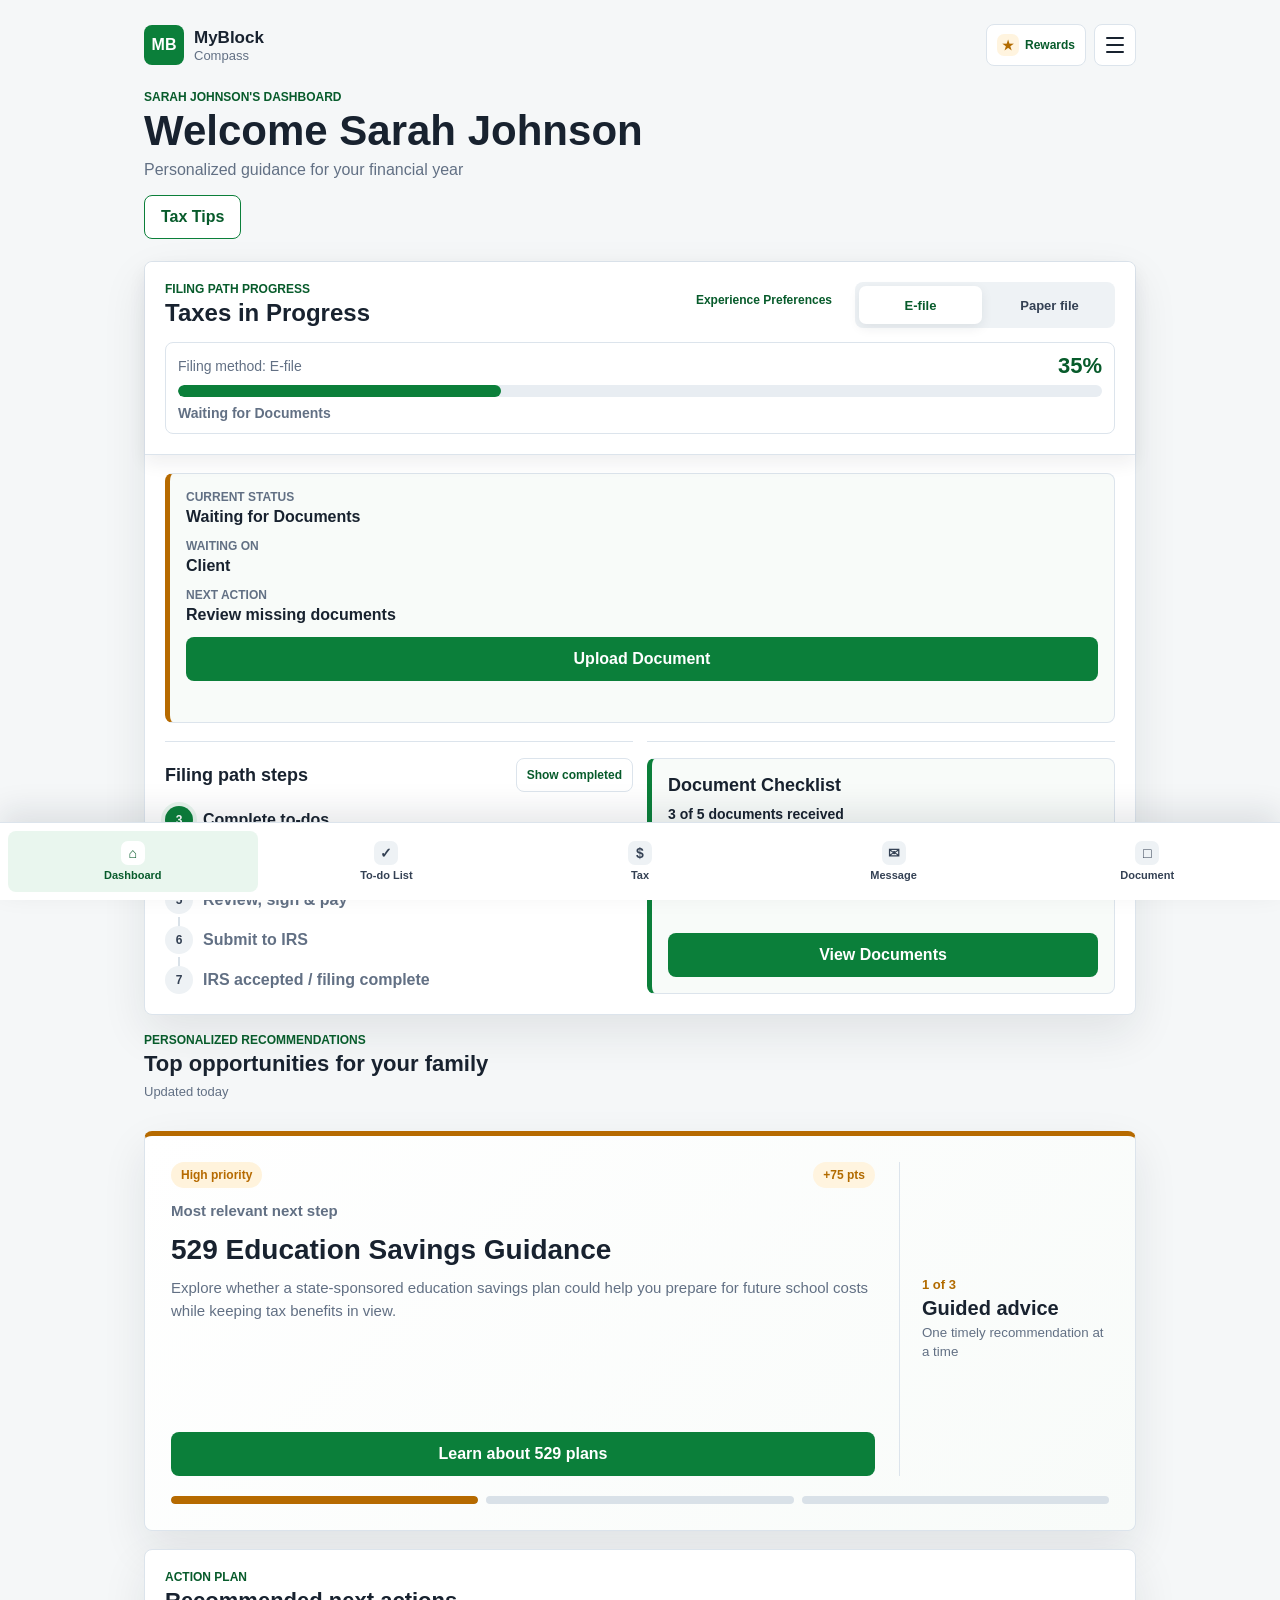
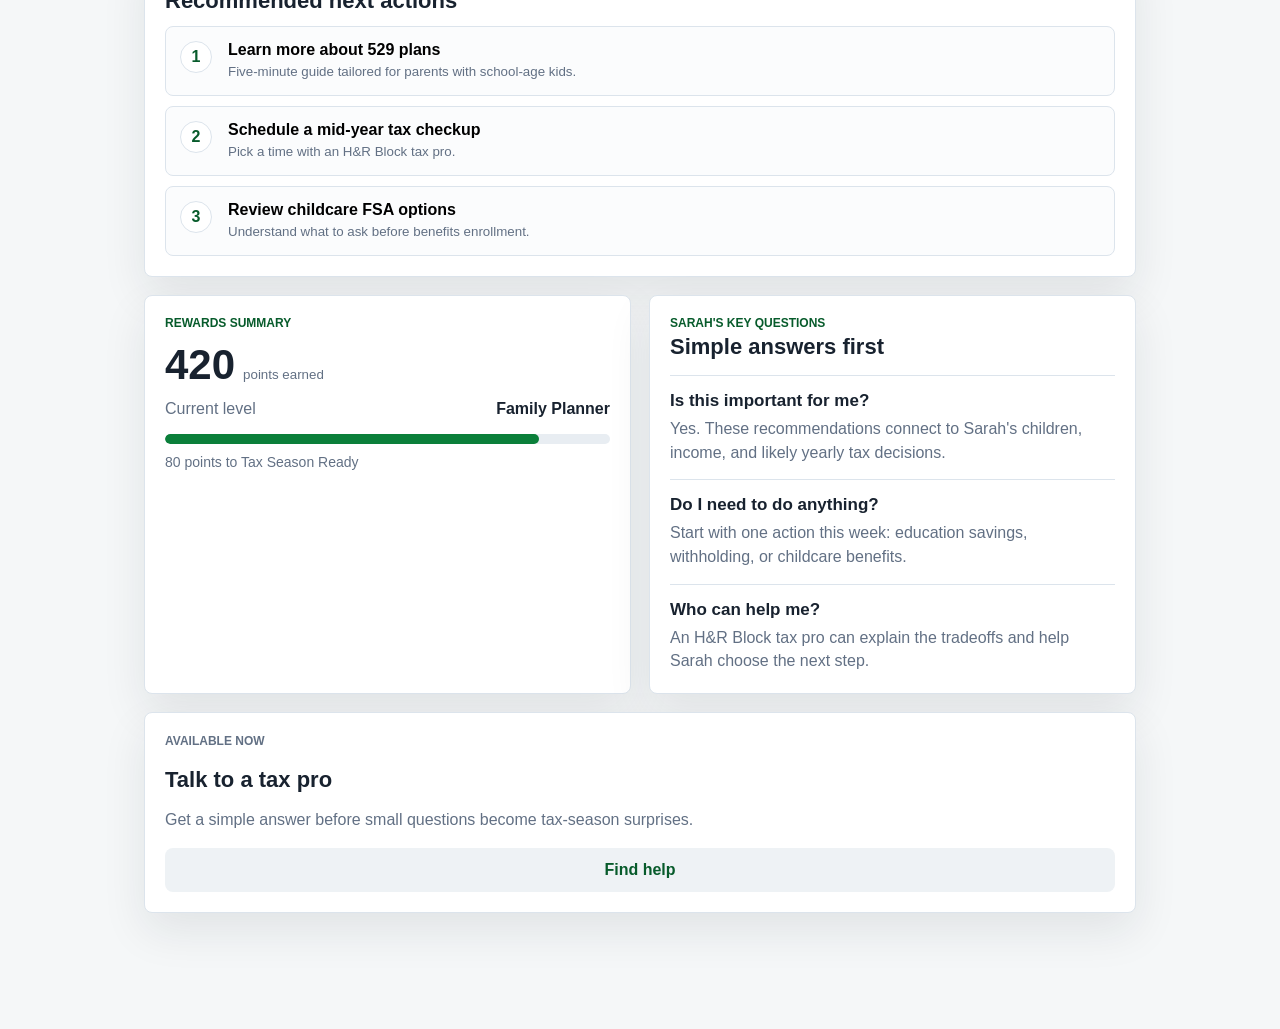
==== index.html @ 8087b822 "Save dashboard and document updates before branching" ====
<!DOCTYPE html>
<html lang="en">
<head>
  <meta charset="UTF-8">
  <meta name="viewport" content="width=device-width, initial-scale=1.0">
  <title>MyBlock Compass</title>
  <link rel="stylesheet" href="style.css?v=3">
</head>
<body>
  <div class="app-shell">
    <nav class="bottom-nav" aria-label="Primary navigation">
      <button class="nav-item active" data-section="Dashboard">
        <span class="nav-icon">⌂</span>
        <span>Dashboard</span>
      </button>
      <button class="nav-item" data-section="To-do List">
        <span class="nav-icon">✓</span>
        <span>To-do List</span>
      </button>
      <button class="nav-item" data-section="Tax">
        <span class="nav-icon">$</span>
        <span>Tax</span>
      </button>
      <button class="nav-item" data-section="Message">
        <span class="nav-icon">✉</span>
        <span>Message</span>
      </button>
      <button class="nav-item" data-section="Document">
        <span class="nav-icon">□</span>
        <span>Document</span>
      </button>
    </nav>

    <main class="dashboard">
      <header class="app-header">
        <div class="brand">
          <div class="brand-mark">MB</div>
          <div>
            <p class="brand-name">MyBlock</p>
            <p class="brand-subtitle">Compass</p>
          </div>
        </div>
        <div class="header-menu">
          <button class="rewards-shortcut" id="rewardsShortcut" type="button" aria-label="Open rewards">
            <span class="rewards-icon">★</span>
            <span>Rewards</span>
          </button>
          <button class="hamburger-button" id="hamburgerButton" type="button" aria-label="Open menu" aria-expanded="false" aria-controls="hamburgerMenu">
            <span></span>
            <span></span>
            <span></span>
          </button>
          <div class="hamburger-menu" id="hamburgerMenu" hidden>
            <button class="menu-profile menu-item active" type="button" data-menu-section="Account">
              <span class="avatar">SJ</span>
              <span class="menu-profile-copy">
                <span class="menu-profile-label">Account</span>
                <strong>Sarah Johnson</strong>
                <span>Married • 2 children • employee</span>
              </span>
            </button>
            <button class="menu-item" type="button" data-menu-section="Filing Path">Filing Path</button>
            <button class="menu-item" type="button" data-menu-section="Checklist">Checklist</button>
            <button class="menu-item" type="button" data-menu-section="Document">Document</button>
            <button class="menu-item" type="button" data-menu-section="Financial">Financial</button>
            <p class="menu-status" id="menuStatus">Account selected</p>
          </div>
        </div>
      </header>

      <div class="page-view active" id="dashboardPage" data-page="Dashboard">
      <section class="dashboard-header">
        <div>
          <p class="eyebrow" id="dashboardEyebrow">Sarah Johnson's dashboard</p>
          <h1 id="dashboardWelcome">Welcome Sarah Johnson</h1>
          <p class="subtitle">Personalized guidance for your financial year</p>
          <button class="tax-tips-shortcut" id="taxTipsShortcut" type="button" aria-controls="personalizedRecommendations">
            Tax Tips
          </button>
        </div>
      </section>

      <div class="dashboard-grid">
        <section class="primary-content" aria-labelledby="recommendations-title">
          <section class="filing-progress-card" aria-labelledby="filing-progress-title">
            <div class="filing-progress-sticky">
              <div class="filing-progress-header">
                <div class="filing-title-area">
                  <div>
                    <p class="eyebrow">Filing path progress</p>
                    <h2 id="filing-progress-title">Taxes in Progress</h2>
                  </div>
                  <button class="experience-preferences-link" id="experiencePreferencesToggle" type="button" aria-expanded="false" aria-controls="experienceSetup">Experience Preferences</button>
                </div>
                <div class="scenario-toggle" aria-label="Choose filing scenario">
                  <button class="scenario-button active" type="button" data-scenario="efile">E-file</button>
                  <button class="scenario-button" type="button" data-scenario="paper">Paper file</button>
                </div>
              </div>

              <div class="progress-summary">
                <div class="progress-topline">
                  <span id="filingMethod">Filing method: E-file</span>
                  <strong id="filingProgressPercent">35%</strong>
                </div>
                <div class="filing-progress-track" aria-label="Tax filing progress">
                  <div class="filing-progress-fill" id="filingProgressFill"></div>
                </div>
                <p id="filingCurrentStage">Waiting for Documents</p>
              </div>
            </div>

            <section class="experience-setup-card" id="experienceSetup" hidden aria-labelledby="experience-setup-title">
              <div class="experience-setup-header">
                <div>
                  <p class="eyebrow">Personalize your experience</p>
                  <h2 id="experience-setup-title">Client Experience Setup</h2>
                </div>
                <button class="panel-close-button" id="closeExperienceSetup" type="button">Close</button>
                <p class="experience-tagline">Setting your filing experience—your way.</p>
                <p class="experience-intro">Help us understand how you want to communicate, review, and plan this tax season.</p>
              </div>
              <div id="experienceSetupContent"></div>
            </section>

            <div class="current-status-card">
              <div>
                <span>Current Status</span>
                <strong id="filingCurrentStatus">Waiting for Documents</strong>
              </div>
              <div>
                <span>Waiting On</span>
                <strong id="filingWaitingOn">Client</strong>
              </div>
              <div>
                <span>Next Action</span>
                <strong id="filingNextAction">Review missing documents</strong>
              </div>
              <button class="primary-button" id="filingCta" type="button">Upload Document</button>
              <p class="filing-status-message" id="filingStatusMessage"></p>
            </div>

            <div class="filing-detail-grid">
              <section class="filing-detail-section" aria-labelledby="filing-steps-title">
                <div class="filing-section-header">
                  <h3 id="filing-steps-title">Filing path steps</h3>
                  <button class="completed-toggle" id="completedStepsToggle" type="button">Show completed</button>
                </div>
                <ol class="filing-stepper" id="filingSteps"></ol>
              </section>

              <section class="filing-detail-section" aria-labelledby="document-checklist-title">
                <div class="document-summary-card">
                  <div>
                    <h3 id="document-checklist-title">Document Checklist</h3>
                    <p id="documentReceivedSummary">3 of 5 documents received</p>
                    <p id="documentMissingSummary">2 documents missing</p>
                  </div>
                  <button class="primary-button compact-button" id="viewDocumentsCta" type="button">View Documents</button>
                </div>
              </section>
            </div>
          </section>

          <div class="section-heading" id="personalizedRecommendations">
            <div>
              <p class="eyebrow">Personalized recommendations</p>
              <h2 id="recommendations-title">Top opportunities for your family</h2>
            </div>
            <span class="freshness">Updated today</span>
          </div>

          <section class="recommendation-carousel" aria-label="Personalized recommendation carousel">
            <article class="carousel-banner" id="recommendationBanner">
              <div class="carousel-copy">
                <div class="card-topline">
                  <span class="priority-label" id="recommendationPriority">High priority</span>
                  <span class="points" id="recommendationPoints">+75 pts</span>
                </div>
                <p class="recommendation-kicker" id="recommendationKicker">Most relevant next step</p>
                <h3 id="recommendationTitle">529 Education Savings Guidance</h3>
                <p id="recommendationDescription">Explore whether a state-sponsored education savings plan could help you prepare for future school costs while keeping tax benefits in view.</p>
                <button class="primary-button" id="recommendationCta" type="button">Learn about 529 plans</button>
              </div>
              <div class="carousel-context" aria-hidden="true">
                <span id="recommendationIndex">1 of 3</span>
                <strong>Guided advice</strong>
                <small>One timely recommendation at a time</small>
              </div>
              <div class="carousel-progress" id="recommendationProgress" aria-label="Choose a recommendation"></div>
            </article>
          </section>

          <section class="action-plan" aria-labelledby="action-plan-title">
            <div class="section-heading compact">
              <div>
                <p class="eyebrow">Action plan</p>
                <h2 id="action-plan-title">Recommended next actions</h2>
              </div>
            </div>

            <div class="action-list">
              <button class="action-item reward-action" data-points="25" data-message="Action complete: Learn more about 529 plans. 25 points added.">
                <span class="action-number">1</span>
                <span>
                  <strong>Learn more about 529 plans</strong>
                  <small>Five-minute guide tailored for parents with school-age kids.</small>
                </span>
              </button>
              <button class="action-item reward-action" data-points="30" data-message="Action complete: Schedule a mid-year tax checkup. 30 points added.">
                <span class="action-number">2</span>
                <span>
                  <strong>Schedule a mid-year tax checkup</strong>
                  <small>Pick a time with an H&R Block tax pro.</small>
                </span>
              </button>
              <button class="action-item reward-action" data-points="20" data-message="Action complete: Review childcare FSA options. 20 points added.">
                <span class="action-number">3</span>
                <span>
                  <strong>Review childcare FSA options</strong>
                  <small>Understand what to ask before benefits enrollment.</small>
                </span>
              </button>
            </div>
          </section>
        </section>

        <aside class="insight-column" aria-label="Insights and rewards">
          <section class="rewards-card">
            <p class="eyebrow">Rewards summary</p>
            <div class="points-total">
              <span id="pointsEarned">420</span>
              <small>points earned</small>
            </div>
            <div class="reward-detail">
              <span>Current level</span>
              <strong>Family Planner</strong>
            </div>
            <div class="progress-track" aria-label="Progress to next milestone">
              <div id="rewardProgress" class="progress-fill"></div>
            </div>
            <p id="milestoneText" class="milestone">80 points to Tax Season Ready</p>
          </section>

          <section class="questions-card">
            <p class="eyebrow">Sarah's key questions</p>
            <h2>Simple answers first</h2>

            <div class="question-block">
              <h3>Is this important for me?</h3>
              <p>Yes. These recommendations connect to Sarah's children, income, and likely yearly tax decisions.</p>
            </div>

            <div class="question-block">
              <h3>Do I need to do anything?</h3>
              <p>Start with one action this week: education savings, withholding, or childcare benefits.</p>
            </div>

            <div class="question-block">
              <h3>Who can help me?</h3>
              <p>An H&R Block tax pro can explain the tradeoffs and help Sarah choose the next step.</p>
            </div>
          </section>

          <section class="advisor-card">
            <p class="advisor-label">Available now</p>
            <h2>Talk to a tax pro</h2>
            <p>Get a simple answer before small questions become tax-season surprises.</p>
            <button class="secondary-button">Find help</button>
          </section>
        </aside>
      </div>
      </div>

      <section class="page-view document-page" id="documentPage" data-page="Document" hidden aria-labelledby="documents-title">
        <div class="document-center-header">
          <h1 id="documents-title">Document Center</h1>
          <div class="scenario-toggle document-mode-toggle" aria-label="Choose document mode">
            <button class="scenario-button active" type="button" data-document-mode="upload" aria-pressed="true">Upload</button>
            <button class="scenario-button" type="button" data-document-mode="browse" aria-pressed="false">Browse</button>
          </div>
        </div>

        <section id="uploadDocumentsPanel" aria-labelledby="upload-documents-title">
          <div class="document-mode-heading">
            <h2 id="upload-documents-title">Required Documents</h2>
            <p class="subtitle">Upload missing tax documents and track what has been received.</p>
          </div>

          <div class="tax-year-toggle" id="taxYearToggle" aria-label="Select tax year"></div>

          <div class="required-documents-card">
            <div class="required-documents-header">
              <h2>Required Documents</h2>
              <span id="documentPageMissingSummary">2 missing</span>
            </div>
            <ul class="required-document-list" id="requiredDocumentList"></ul>
          </div>
        </section>

        <section id="browseDocumentsPanel" hidden aria-labelledby="browse-documents-title">
          <div class="document-mode-heading">
            <h2 id="browse-documents-title">Document History</h2>
            <p class="subtitle">View tax documents and records from previous years.</p>
          </div>
          <div class="document-history" id="documentHistory"></div>
        </section>
      </section>
    </main>

    <dialog class="upload-modal" id="uploadModal" aria-labelledby="upload-modal-title">
      <form method="dialog" class="upload-dialog">
        <div>
          <p class="eyebrow">Upload document</p>
          <h2 id="upload-modal-title">Upload 1095-A</h2>
          <p id="uploadModalDescription">Choose a file to mark this document as received.</p>
        </div>
        <label class="file-picker">
          <span>Choose file</span>
          <input id="documentFileInput" type="file">
        </label>
        <p class="selected-file" id="selectedFileName">No file selected</p>
        <div class="modal-actions">
          <button class="secondary-button" id="cancelUpload" type="button">Cancel</button>
          <button class="primary-button" id="confirmUpload" type="button" disabled>Upload</button>
        </div>
      </form>
    </dialog>
  </div>

  <script src="script.js"></script>
</body>
</html>
---- style.css ----
:root {
  --green: #0b7f3a;
  --green-dark: #075b2b;
  --green-soft: #e9f6ee;
  --amber: #b66a00;
  --amber-soft: #fff3dc;
  --blue: #2364aa;
  --blue-dark: #1f4f82;
  --blue-soft: #e8f1fb;
  --ink: #18222f;
  --muted: #627084;
  --line: #dce4ec;
  --panel: #ffffff;
  --background: #f5f7f8;
  --gold: #b26b00;
  --shadow: 0 18px 45px rgba(24, 34, 47, 0.09);
  --bottom-nav-height: 78px;
}

* {
  box-sizing: border-box;
}

html {
  background: var(--background);
}

body {
  margin: 0;
  min-width: 320px;
  min-height: 100vh;
  background: var(--background);
  color: var(--ink);
  font-family: Arial, Helvetica, sans-serif;
}

button {
  font: inherit;
}

h1,
h2,
h3,
p {
  overflow-wrap: anywhere;
}

.app-shell {
  min-height: 100vh;
}

.page-view[hidden] {
  display: none;
}

.dashboard {
  width: min(100%, 760px);
  margin: 0 auto;
  padding: 16px 16px calc(var(--bottom-nav-height) + 34px);
}

.app-header {
  display: flex;
  align-items: center;
  justify-content: space-between;
  gap: 12px;
  margin-bottom: 24px;
}

.brand {
  display: flex;
  align-items: center;
  gap: 10px;
  min-width: 0;
}

.brand-mark,
.avatar {
  display: inline-flex;
  align-items: center;
  justify-content: center;
  background: var(--green);
  color: #ffffff;
  font-weight: 800;
  line-height: 1;
  text-align: center;
}

.brand-mark {
  width: 40px;
  height: 40px;
  border-radius: 8px;
  flex: 0 0 40px;
}

.brand-name,
.brand-subtitle,
.eyebrow {
  margin: 0;
}

.brand-name {
  font-size: 17px;
  font-weight: 800;
}

.brand-subtitle {
  color: var(--muted);
  font-size: 13px;
}

.menu-profile .avatar {
  width: 40px;
  height: 40px;
  border-radius: 50%;
  flex: 0 0 40px;
}

.menu-profile-copy,
.menu-profile strong,
.menu-profile-copy > span {
  display: block;
  min-width: 0;
  white-space: nowrap;
  overflow: hidden;
  text-overflow: ellipsis;
}

.menu-profile strong {
  font-size: 14px;
}

.menu-profile-copy > span:last-child {
  color: var(--muted);
  font-size: 12px;
  margin-top: 3px;
}

.menu-profile-label {
  color: var(--green-dark);
  font-size: 11px;
  font-weight: 800;
  margin-bottom: 2px;
  text-transform: uppercase;
}

.header-menu {
  position: relative;
  flex: 0 0 auto;
  display: flex;
  align-items: center;
  gap: 8px;
}

.rewards-shortcut {
  min-height: 42px;
  border: 1px solid var(--line);
  border-radius: 8px;
  padding: 8px 10px;
  background: #ffffff;
  color: var(--green-dark);
  display: inline-flex;
  align-items: center;
  gap: 6px;
  cursor: pointer;
  font-size: 12px;
  font-weight: 800;
}

.rewards-shortcut:hover,
.rewards-shortcut.active {
  background: var(--green-soft);
  border-color: var(--green);
}

.rewards-icon {
  width: 22px;
  height: 22px;
  border-radius: 7px;
  background: #fff4df;
  color: var(--gold);
  display: inline-grid;
  place-items: center;
  font-size: 13px;
  line-height: 1;
}

.hamburger-button {
  width: 42px;
  height: 42px;
  border: 1px solid var(--line);
  border-radius: 8px;
  background: #ffffff;
  display: inline-flex;
  flex-direction: column;
  align-items: center;
  justify-content: center;
  gap: 5px;
  cursor: pointer;
}

.hamburger-button span {
  width: 18px;
  height: 2px;
  border-radius: 999px;
  background: var(--ink);
}

.hamburger-button:hover,
.hamburger-button[aria-expanded="true"] {
  background: var(--green-soft);
  border-color: var(--green);
}

.hamburger-menu {
  position: absolute;
  z-index: 30;
  top: calc(100% + 10px);
  right: 0;
  width: min(300px, calc(100vw - 32px));
  padding: 10px;
  background: #ffffff;
  border: 1px solid var(--line);
  border-radius: 8px;
  box-shadow: var(--shadow);
  display: grid;
  gap: 6px;
}

.hamburger-menu[hidden] {
  display: none;
}

.menu-item {
  width: 100%;
  min-height: 44px;
  border: 0;
  border-radius: 8px;
  padding: 11px 12px;
  background: transparent;
  color: var(--ink);
  cursor: pointer;
  text-align: left;
  font-weight: 800;
}

.menu-item:hover,
.menu-item.active {
  background: var(--green-soft);
  color: var(--green-dark);
}

.menu-profile {
  display: flex;
  align-items: center;
  gap: 10px;
}

.menu-status {
  margin: 4px 4px 0;
  color: var(--muted);
  font-size: 12px;
  line-height: 1.35;
}

.dashboard-header {
  margin-bottom: 22px;
}

.tax-tips-shortcut {
  min-height: 44px;
  margin-top: 14px;
  padding: 10px 16px;
  border: 1px solid var(--green);
  border-radius: 8px;
  background: #ffffff;
  color: var(--green-dark);
  cursor: pointer;
  font-weight: 800;
}

.tax-tips-shortcut:hover,
.tax-tips-shortcut:focus-visible {
  background: var(--green-soft);
}

.experience-setup-card {
  padding: 18px;
  border: 1px solid var(--line);
  border-top: 4px solid var(--green);
  border-radius: 8px;
  background: var(--panel);
  box-shadow: var(--shadow);
}

.experience-setup-card[hidden] { display: none; }
.filing-title-area { display: grid; grid-template-columns: minmax(0, 1fr) auto; gap: 10px; align-items: start; }
.experience-preferences-link,
.panel-close-button {
  min-height: 36px;
  padding: 7px 9px;
  border: 0;
  border-radius: 7px;
  background: transparent;
  color: var(--green-dark);
  cursor: pointer;
  font-size: 12px;
  font-weight: 800;
}
.experience-preferences-link:hover,
.panel-close-button:hover { background: var(--green-soft); }

.experience-setup-header { display: grid; grid-template-columns: minmax(0, 1fr) auto; gap: 5px 10px; margin-bottom: 18px; }
.experience-setup-header p,
.experience-setup-header h2 { margin: 0; }
.experience-setup-header h2 { font-size: 22px; }
.experience-tagline { grid-column: 1 / -1; color: var(--green-dark); font-weight: 800; }
.experience-intro { grid-column: 1 / -1; color: var(--muted); font-size: 14px; line-height: 1.45; }
.experience-question { display: grid; gap: 14px; }
.experience-question h3 { margin: 0; font-size: 18px; line-height: 1.3; }
.experience-question-type { margin: -8px 0 0; color: var(--muted); font-size: 12px; font-weight: 700; }
.experience-options { display: grid; gap: 8px; }
.experience-option {
  min-height: 46px;
  padding: 10px 12px;
  border: 1px solid var(--line);
  border-radius: 8px;
  background: #fff;
  color: var(--ink);
  cursor: pointer;
  text-align: left;
  font-weight: 700;
}
.experience-option:hover { border-color: var(--green); background: var(--green-soft); }
.experience-option.selected { border-color: var(--green); background: var(--green-soft); color: var(--green-dark); box-shadow: inset 4px 0 0 var(--green); }
.experience-controls { display: grid; grid-template-columns: 1fr 1fr; gap: 10px; margin-top: 2px; }
.experience-controls .primary-button,
.experience-controls .secondary-button { margin: 0; }
.experience-controls button:disabled { cursor: not-allowed; opacity: .5; }
.experience-dots { display: flex; justify-content: center; gap: 8px; margin-top: 2px; }
.experience-dot { width: 12px; height: 12px; padding: 0; border: 0; border-radius: 50%; background: #cbd5dd; cursor: pointer; }
.experience-dot.active { background: var(--green); box-shadow: 0 0 0 3px var(--green-soft); }
.experience-dot:disabled { cursor: default; opacity: .45; }
.experience-summary { display: grid; gap: 16px; }
.experience-summary h3,
.experience-summary p { margin: 0; }
.experience-summary > p { color: var(--muted); }
.preference-summary-list { display: grid; gap: 10px; margin: 0; }
.preference-summary-list div { display: grid; gap: 3px; padding-bottom: 10px; border-bottom: 1px solid var(--line); }
.preference-summary-list div:last-child { padding-bottom: 0; border-bottom: 0; }
.preference-summary-list dt { color: var(--muted); font-size: 12px; font-weight: 800; text-transform: uppercase; }
.preference-summary-list dd { margin: 0; font-weight: 700; line-height: 1.4; }
.edit-preferences { justify-self: start; width: auto; }

.eyebrow {
  color: var(--green-dark);
  font-size: 12px;
  font-weight: 800;
  letter-spacing: 0;
  text-transform: uppercase;
}

h1 {
  margin: 6px 0;
  font-size: 34px;
  line-height: 1;
}

.subtitle {
  margin: 0;
  color: var(--muted);
  font-size: 16px;
  line-height: 1.45;
}

.dashboard-grid,
.primary-content,
.insight-column {
  display: grid;
  gap: 18px;
}

.section-heading {
  display: grid;
  gap: 8px;
  margin-bottom: 14px;
}

.section-heading h2 {
  margin: 4px 0 0;
  font-size: 22px;
  line-height: 1.15;
}

.section-heading.compact {
  margin-bottom: 12px;
}

.freshness {
  color: var(--muted);
  font-size: 13px;
}

.filing-progress-card {
  padding: 20px;
  background: var(--panel);
  border: 1px solid var(--line);
  border-radius: 8px;
  box-shadow: var(--shadow);
  display: grid;
  gap: 18px;
}

.filing-progress-sticky {
  position: sticky;
  top: 8px;
  z-index: 10;
  margin: -20px -20px 0;
  padding: 20px;
  background: #ffffff;
  border-bottom: 1px solid var(--line);
  border-radius: 8px 8px 0 0;
  box-shadow: 0 8px 18px rgba(24, 34, 47, 0.07);
  display: grid;
  gap: 14px;
}

.filing-progress-header {
  display: grid;
  gap: 14px;
}

.filing-progress-header h2 {
  margin: 4px 0 0;
  font-size: 24px;
  line-height: 1.12;
}

.scenario-toggle {
  display: grid;
  grid-template-columns: repeat(2, minmax(0, 1fr));
  gap: 6px;
  padding: 4px;
  background: #eef2f5;
  border-radius: 8px;
}

.scenario-button {
  min-height: 38px;
  border: 0;
  border-radius: 7px;
  background: transparent;
  color: #344154;
  cursor: pointer;
  font-size: 13px;
  font-weight: 800;
}

.scenario-button.active {
  background: #ffffff;
  color: var(--green-dark);
  box-shadow: 0 4px 12px rgba(24, 34, 47, 0.08);
}

.progress-summary {
  padding: 12px;
  background: #ffffff;
  border: 1px solid var(--line);
  border-radius: 8px;
  display: grid;
  gap: 8px;
}

.progress-topline {
  display: flex;
  align-items: center;
  justify-content: space-between;
  gap: 12px;
}

.progress-topline span,
.progress-summary p {
  color: var(--muted);
  font-size: 14px;
}

.progress-topline strong {
  color: var(--green-dark);
  font-size: 22px;
  line-height: 1;
}

.progress-summary p {
  margin: 0;
  font-weight: 800;
}

.filing-progress-track {
  height: 12px;
  background: #e8edf2;
  border-radius: 999px;
  overflow: hidden;
}

.filing-progress-fill {
  width: 0;
  height: 100%;
  background: var(--green);
  border-radius: inherit;
  transition: width 180ms ease;
}

.current-status-card {
  padding: 16px;
  background: #f8fbf9;
  border: 1px solid var(--line);
  border-left: 5px solid var(--amber);
  border-radius: 8px;
  display: grid;
  gap: 12px;
}

.current-status-card div {
  display: grid;
  gap: 3px;
}

.current-status-card span {
  color: var(--muted);
  font-size: 12px;
  font-weight: 800;
  text-transform: uppercase;
}

.current-status-card strong {
  font-size: 16px;
  line-height: 1.25;
}

.filing-status-message {
  min-height: 17px;
  margin: -4px 0 0;
  color: var(--green-dark);
  font-size: 13px;
  font-weight: 800;
}

.filing-detail-grid,
.filing-detail-section {
  display: grid;
  gap: 14px;
}

.filing-detail-section {
  padding-top: 16px;
  border-top: 1px solid var(--line);
}

.filing-detail-section h3 {
  margin: 0;
  font-size: 18px;
}

.filing-section-header {
  display: flex;
  align-items: center;
  justify-content: space-between;
  gap: 12px;
}

.completed-toggle {
  min-height: 34px;
  border: 1px solid var(--line);
  border-radius: 8px;
  padding: 7px 10px;
  background: #ffffff;
  color: var(--green-dark);
  cursor: pointer;
  flex: 0 0 auto;
  font-size: 12px;
  font-weight: 800;
}

.completed-toggle:hover {
  background: var(--green-soft);
  border-color: var(--green);
}

.filing-stepper,
.required-document-list {
  margin: 0;
  padding: 0;
  list-style: none;
}

.filing-stepper {
  display: grid;
  gap: 12px;
}

.filing-step {
  display: grid;
  grid-template-columns: 28px minmax(0, 1fr);
  gap: 10px;
  align-items: center;
  color: var(--muted);
  font-weight: 800;
  position: relative;
}

.filing-step:not(:last-child)::after {
  content: "";
  position: absolute;
  left: 13px;
  top: 31px;
  width: 2px;
  height: 14px;
  background: #d9e1e8;
}

.step-marker {
  width: 28px;
  height: 28px;
  border-radius: 50%;
  display: inline-grid;
  place-items: center;
  background: #eef2f5;
  color: #344154;
  font-size: 12px;
  font-weight: 800;
}

.filing-step.completed,
.filing-step.current {
  color: var(--ink);
}

.filing-step.completed .step-marker,
.filing-step.current .step-marker {
  background: var(--green);
  color: #ffffff;
}

.filing-step.current .step-marker {
  box-shadow: 0 0 0 4px var(--green-soft);
}

.document-summary-card {
  min-height: 132px;
  padding: 16px;
  background: #f8fbf9;
  border: 1px solid var(--line);
  border-left: 5px solid var(--green);
  border-radius: 8px;
  display: grid;
  gap: 14px;
}

.document-summary-card h3,
.document-summary-card p {
  margin: 0;
}

.document-summary-card h3 {
  font-size: 18px;
}

.document-summary-card p {
  color: var(--muted);
  font-size: 14px;
  line-height: 1.45;
}

.document-summary-card p:first-of-type {
  margin-top: 8px;
  color: var(--ink);
  font-weight: 800;
}

.compact-button {
  min-height: 40px;
}

.required-document-list {
  display: grid;
  gap: 8px;
}

.page-title-row {
  display: grid;
  gap: 16px;
  margin-bottom: 20px;
}

.document-center-header,
.document-mode-heading {
  display: grid;
  gap: 8px;
}

.document-center-header { gap: 18px; margin-bottom: 28px; }
.document-center-header h1,
.document-mode-heading h2 { margin: 0; }
.document-mode-toggle { width: 100%; }
.document-mode-toggle .scenario-button { min-height: 50px; font-size: 15px; }
.document-mode-heading { margin-bottom: 18px; }

.tax-year-toggle {
  display: grid;
  grid-template-columns: repeat(5, minmax(0, 1fr));
  position: relative;
  padding: 4px;
  margin-bottom: 20px;
  border: 1px solid var(--line);
  border-radius: 10px;
  background: #eef2f0;
}

.tax-year-toggle button {
  min-height: 44px;
  border: 0;
  border-radius: 7px;
  background: transparent;
  color: var(--muted);
  cursor: pointer;
  font-weight: 800;
}

.tax-year-toggle .more-years-button {
  font-size: 12px;
  white-space: nowrap;
}

.more-years-menu {
  position: absolute;
  z-index: 20;
  top: calc(100% + 8px);
  right: 0;
  width: min(240px, 76vw);
  padding: 8px;
  grid-template-columns: repeat(2, minmax(0, 1fr));
  gap: 6px;
  border: 1px solid var(--line);
  border-radius: 10px;
  background: #fff;
  box-shadow: 0 12px 28px rgba(23, 43, 36, .18);
}

.more-years-menu:not([hidden]) { display: grid; }
.more-years-menu button { min-height: 46px; border: 1px solid transparent; }
.more-years-menu button:hover,
.more-years-menu button.active { border-color: var(--green); background: var(--green-soft); color: var(--green-dark); }

.tax-year-toggle button.active { background: #fff; color: var(--green-dark); box-shadow: 0 1px 4px rgba(23, 43, 36, .14); }

.document-history { display: grid; gap: 12px; }
.history-year-card { overflow: hidden; border: 1px solid var(--line); border-radius: 8px; background: var(--panel); box-shadow: var(--shadow); }
.history-year-card summary { min-height: 66px; padding: 16px; display: flex; align-items: center; justify-content: space-between; gap: 12px; cursor: pointer; list-style: none; }
.history-year-card summary::-webkit-details-marker { display: none; }
.history-year-card summary strong { font-size: 21px; }
.history-year-card summary span { color: var(--green-dark); font-size: 13px; font-weight: 800; }
.history-year-card[open] summary { border-bottom: 1px solid var(--line); }
.history-file-list { margin: 0; padding: 8px 16px; list-style: none; }
.history-file-list li { padding: 12px 0; display: grid; gap: 10px; border-bottom: 1px solid var(--line); }
.history-file-list li:last-child { border-bottom: 0; }
.history-file-list li > span { font-weight: 700; }
.history-file-list li > div { display: flex; gap: 8px; }
.file-action { min-height: 36px; padding: 7px 12px; border: 1px solid var(--green); border-radius: 8px; background: #fff; color: var(--green-dark); cursor: pointer; font-weight: 800; }
.file-action:hover { background: var(--green-soft); }

.page-title-row h1 {
  margin: 6px 0;
}

.document-count-card,
.required-documents-card {
  background: var(--panel);
  border: 1px solid var(--line);
  border-radius: 8px;
  box-shadow: var(--shadow);
}

.document-count-card {
  padding: 16px;
  display: grid;
  gap: 3px;
}

.document-count-card strong {
  color: var(--green-dark);
  font-size: 28px;
  line-height: 1;
}

.document-count-card span {
  color: var(--muted);
  font-size: 13px;
  font-weight: 800;
  text-transform: uppercase;
}

.required-documents-card {
  padding: 20px;
  display: grid;
  gap: 16px;
}

.required-documents-header {
  display: flex;
  align-items: center;
  justify-content: space-between;
  gap: 12px;
}

.required-documents-header h2 {
  margin: 0;
  font-size: 22px;
}

.required-documents-header span {
  color: var(--amber);
  font-size: 13px;
  font-weight: 800;
  white-space: nowrap;
}

.required-document-item {
  min-height: 56px;
  border: 1px solid var(--line);
  border-radius: 8px;
  padding: 12px;
  display: grid;
  grid-template-columns: minmax(0, 1fr) auto;
  gap: 10px;
  align-items: center;
}

.required-document-item strong {
  min-width: 0;
}

.document-status {
  justify-self: end;
  border-radius: 999px;
  padding: 5px 9px;
  font-size: 12px;
  font-weight: 800;
  white-space: nowrap;
}

.required-document-item.received .document-status {
  background: var(--green-soft);
  color: var(--green-dark);
}

.required-document-item.missing .document-status {
  background: var(--amber-soft);
  color: var(--amber);
}

.upload-button {
  grid-column: 1 / -1;
  min-height: 38px;
  border: 1px solid var(--green);
  border-radius: 8px;
  padding: 8px 12px;
  background: #ffffff;
  color: var(--green-dark);
  cursor: pointer;
  font-weight: 800;
}

.upload-button:hover {
  background: var(--green-soft);
}

.recommendation-carousel {
  width: 100%;
  min-width: 0;
  --recommendation-status: var(--green);
  --recommendation-status-text: var(--green-dark);
  --recommendation-status-soft: var(--green-soft);
}

.carousel-banner {
  height: 430px;
  padding: 22px;
  background: linear-gradient(135deg, #ffffff 0%, #f8fbf9 100%);
  border: 1px solid var(--line);
  border-top: 5px solid var(--recommendation-status);
  border-radius: 8px;
  box-shadow: var(--shadow);
  display: grid;
  grid-template-rows: minmax(0, 1fr) auto auto;
  gap: 16px;
  overflow: hidden;
}

.carousel-copy {
  min-height: 0;
  display: flex;
  flex-direction: column;
  gap: 12px;
  justify-content: center;
}

.card-topline {
  display: flex;
  align-items: center;
  justify-content: space-between;
  gap: 10px;
}

.priority-label,
.points {
  border-radius: 999px;
  padding: 6px 10px;
  font-size: 12px;
  font-weight: 800;
}

.priority-label {
  background: var(--recommendation-status-soft);
  color: var(--recommendation-status-text);
}

.points {
  background: #fff4df;
  color: var(--gold);
  white-space: nowrap;
}

.recommendation-kicker {
  margin: 0;
  color: var(--green-dark);
  font-size: 13px;
  font-weight: 800;
}

.carousel-banner h3 {
  margin: 0;
  font-size: 28px;
  line-height: 1.08;
}

.carousel-banner p {
  margin: 0;
  color: var(--muted);
  font-size: 15px;
  line-height: 1.5;
}

.carousel-context {
  border-top: 1px solid var(--line);
  padding-top: 14px;
  display: grid;
  gap: 5px;
}

.carousel-context span {
  color: var(--gold);
  font-weight: 800;
  font-size: 13px;
}

.carousel-context strong {
  font-size: 20px;
  line-height: 1.1;
}

.carousel-context small {
  color: var(--muted);
  line-height: 1.4;
}

.carousel-progress {
  display: grid;
  grid-template-columns: repeat(var(--segment-count, 3), minmax(0, 1fr));
  gap: 8px;
  align-items: center;
}

.carousel-segment {
  height: 8px;
  border: 0;
  border-radius: 999px;
  background: #d9e1e8;
  cursor: pointer;
  padding: 0;
  overflow: hidden;
  position: relative;
}

.carousel-segment::before {
  content: "";
  position: absolute;
  inset: 0;
  width: 0;
  background: var(--recommendation-status);
  border-radius: inherit;
}

.carousel-segment.seen::before {
  width: 100%;
}

.carousel-segment.active::before {
  animation: segmentProgress var(--rotation-duration, 10s) linear forwards;
  animation-play-state: running;
}

.recommendation-carousel.paused .carousel-segment.active::before,
.recommendation-carousel:hover .carousel-segment.active::before {
  animation-play-state: paused;
}

@keyframes segmentProgress {
  from {
    width: var(--segment-start, 0%);
  }

  to {
    width: 100%;
  }
}

.advisor-card,
.action-plan,
.rewards-card,
.questions-card {
  background: var(--panel);
  border: 1px solid var(--line);
  border-radius: 8px;
  box-shadow: var(--shadow);
}

.action-plan,
.rewards-card,
.questions-card,
.advisor-card {
  padding: 20px;
}

.primary-button,
.secondary-button {
  border: 0;
  border-radius: 8px;
  min-height: 44px;
  padding: 11px 14px;
  cursor: pointer;
  font-weight: 800;
}

.primary-button {
  margin-top: auto;
  width: 100%;
  background: var(--green);
  color: #ffffff;
}

.primary-button:hover,
.secondary-button:hover {
  filter: brightness(0.94);
}

.primary-button.completed {
  background: var(--green-dark);
}

.secondary-button {
  width: 100%;
  background: #eef2f5;
  color: var(--green-dark);
}

.upload-modal {
  width: min(420px, calc(100vw - 32px));
  border: 1px solid var(--line);
  border-radius: 8px;
  padding: 0;
  box-shadow: var(--shadow);
}

.upload-modal::backdrop {
  background: rgba(24, 34, 47, 0.38);
}

.upload-dialog {
  padding: 20px;
  display: grid;
  gap: 16px;
}

.upload-dialog h2,
.upload-dialog p {
  margin: 0;
}

.upload-dialog h2 {
  margin-top: 4px;
  font-size: 22px;
}

.upload-dialog p {
  color: var(--muted);
  line-height: 1.45;
}

.file-picker {
  min-height: 92px;
  border: 1px dashed var(--green);
  border-radius: 8px;
  background: var(--green-soft);
  color: var(--green-dark);
  cursor: pointer;
  display: grid;
  place-items: center;
  font-weight: 800;
}

.file-picker input {
  position: absolute;
  inline-size: 1px;
  block-size: 1px;
  opacity: 0;
  pointer-events: none;
}

.selected-file {
  min-height: 20px;
  font-size: 13px;
  font-weight: 800;
}

.modal-actions {
  display: grid;
  grid-template-columns: repeat(2, minmax(0, 1fr));
  gap: 10px;
}

.modal-actions .primary-button,
.modal-actions .secondary-button {
  margin: 0;
}

.primary-button:disabled {
  cursor: not-allowed;
  opacity: 0.55;
}

.action-list {
  display: grid;
  gap: 10px;
}

.action-item {
  border: 1px solid var(--line);
  border-radius: 8px;
  background: #fbfcfd;
  padding: 14px;
  display: grid;
  grid-template-columns: 36px minmax(0, 1fr);
  gap: 12px;
  text-align: left;
  cursor: pointer;
}

.action-item:hover,
.action-item.completed {
  border-color: var(--green);
  background: var(--green-soft);
}

.action-item small {
  display: block;
  color: var(--muted);
  margin-top: 4px;
  line-height: 1.35;
}

.action-number {
  width: 32px;
  height: 32px;
  border-radius: 50%;
  display: inline-grid;
  place-items: center;
  background: #ffffff;
  border: 1px solid var(--line);
  color: var(--green-dark);
  font-weight: 800;
}

.points-total {
  display: flex;
  align-items: baseline;
  gap: 8px;
  margin: 14px 0;
}

.points-total span {
  font-size: 42px;
  font-weight: 800;
  line-height: 1;
}

.points-total small,
.milestone,
.reward-detail span {
  color: var(--muted);
}

.reward-detail {
  display: flex;
  align-items: center;
  justify-content: space-between;
  gap: 12px;
}

.progress-track {
  height: 10px;
  background: #e8edf2;
  border-radius: 999px;
  overflow: hidden;
  margin: 16px 0 10px;
}

.progress-fill {
  width: 84%;
  height: 100%;
  background: var(--green);
  border-radius: inherit;
  transition: width 180ms ease;
}

.milestone {
  margin: 0;
  font-size: 14px;
}

.questions-card h2,
.advisor-card h2 {
  margin: 4px 0 16px;
  font-size: 22px;
  line-height: 1.15;
}

.question-block {
  border-top: 1px solid var(--line);
  padding-top: 15px;
  margin-top: 15px;
}

.question-block h3 {
  margin: 0 0 6px;
  font-size: 17px;
}

.question-block p,
.advisor-card p {
  margin: 0;
  color: var(--muted);
  line-height: 1.48;
}

.advisor-label {
  margin: 0 0 8px;
  color: var(--green-dark);
  font-size: 12px;
  font-weight: 800;
  text-transform: uppercase;
}

.advisor-card p {
  margin-bottom: 16px;
}

.bottom-nav {
  position: fixed;
  z-index: 20;
  right: 0;
  bottom: 0;
  left: 0;
  min-height: var(--bottom-nav-height);
  padding: 8px 8px calc(8px + env(safe-area-inset-bottom));
  background: #ffffff;
  border-top: 1px solid var(--line);
  box-shadow: 0 -12px 30px rgba(24, 34, 47, 0.1);
  display: grid;
  grid-template-columns: repeat(5, minmax(0, 1fr));
  gap: 4px;
}

.nav-item {
  min-width: 0;
  min-height: 58px;
  border: 0;
  border-radius: 8px;
  padding: 6px 4px;
  background: transparent;
  color: #344154;
  display: flex;
  flex-direction: column;
  align-items: center;
  justify-content: center;
  gap: 4px;
  cursor: pointer;
  text-align: center;
  font-size: 11px;
  font-weight: 800;
  line-height: 1.1;
}

.nav-item:hover,
.nav-item.active {
  background: var(--green-soft);
  color: var(--green-dark);
}

.nav-icon {
  width: 24px;
  height: 24px;
  border-radius: 7px;
  display: inline-grid;
  place-items: center;
  background: #eef2f5;
  color: inherit;
  flex: 0 0 auto;
  font-size: 14px;
}

.nav-item.active .nav-icon {
  background: #ffffff;
}

@media (max-width: 380px) {
  .dashboard {
    padding-right: 12px;
    padding-left: 12px;
  }

  .brand-subtitle {
    display: none;
  }

  .carousel-banner {
    height: 440px;
    padding: 18px;
  }

  .carousel-banner h3 {
    font-size: 25px;
  }

  .nav-item {
    font-size: 10px;
  }
}

@media (min-width: 720px) {
  .dashboard {
    width: min(100%, 1040px);
    padding: 24px 24px calc(var(--bottom-nav-height) + 38px);
  }

  h1 {
    font-size: 42px;
  }

  .dashboard-grid {
    grid-template-columns: minmax(0, 1fr);
  }

  .carousel-banner {
    height: 400px;
    grid-template-columns: minmax(0, 1fr) 210px;
    grid-template-rows: minmax(0, 1fr) auto;
    gap: 20px 24px;
    padding: 26px;
  }

  .carousel-context {
    border-top: 0;
    border-left: 1px solid var(--line);
    padding-top: 0;
    padding-left: 22px;
    align-content: center;
  }

  .carousel-progress {
    grid-column: 1 / -1;
  }

  .filing-progress-header {
    grid-template-columns: minmax(0, 1fr) 260px;
    align-items: start;
  }

  .filing-detail-grid {
    grid-template-columns: repeat(2, minmax(0, 1fr));
  }

  .page-title-row {
    grid-template-columns: minmax(0, 1fr) 180px;
    align-items: end;
  }

  .document-center-header { grid-template-columns: minmax(0, 1fr) 320px; align-items: center; }
  .tax-year-toggle { max-width: 480px; }
  .history-file-list li { grid-template-columns: minmax(0, 1fr) auto; align-items: center; }

  .required-document-item {
    grid-template-columns: minmax(0, 1fr) 110px 96px;
  }

  .upload-button {
    grid-column: auto;
  }

  .insight-column {
    grid-template-columns: repeat(2, minmax(0, 1fr));
  }

  .advisor-card {
    grid-column: 1 / -1;
  }
}
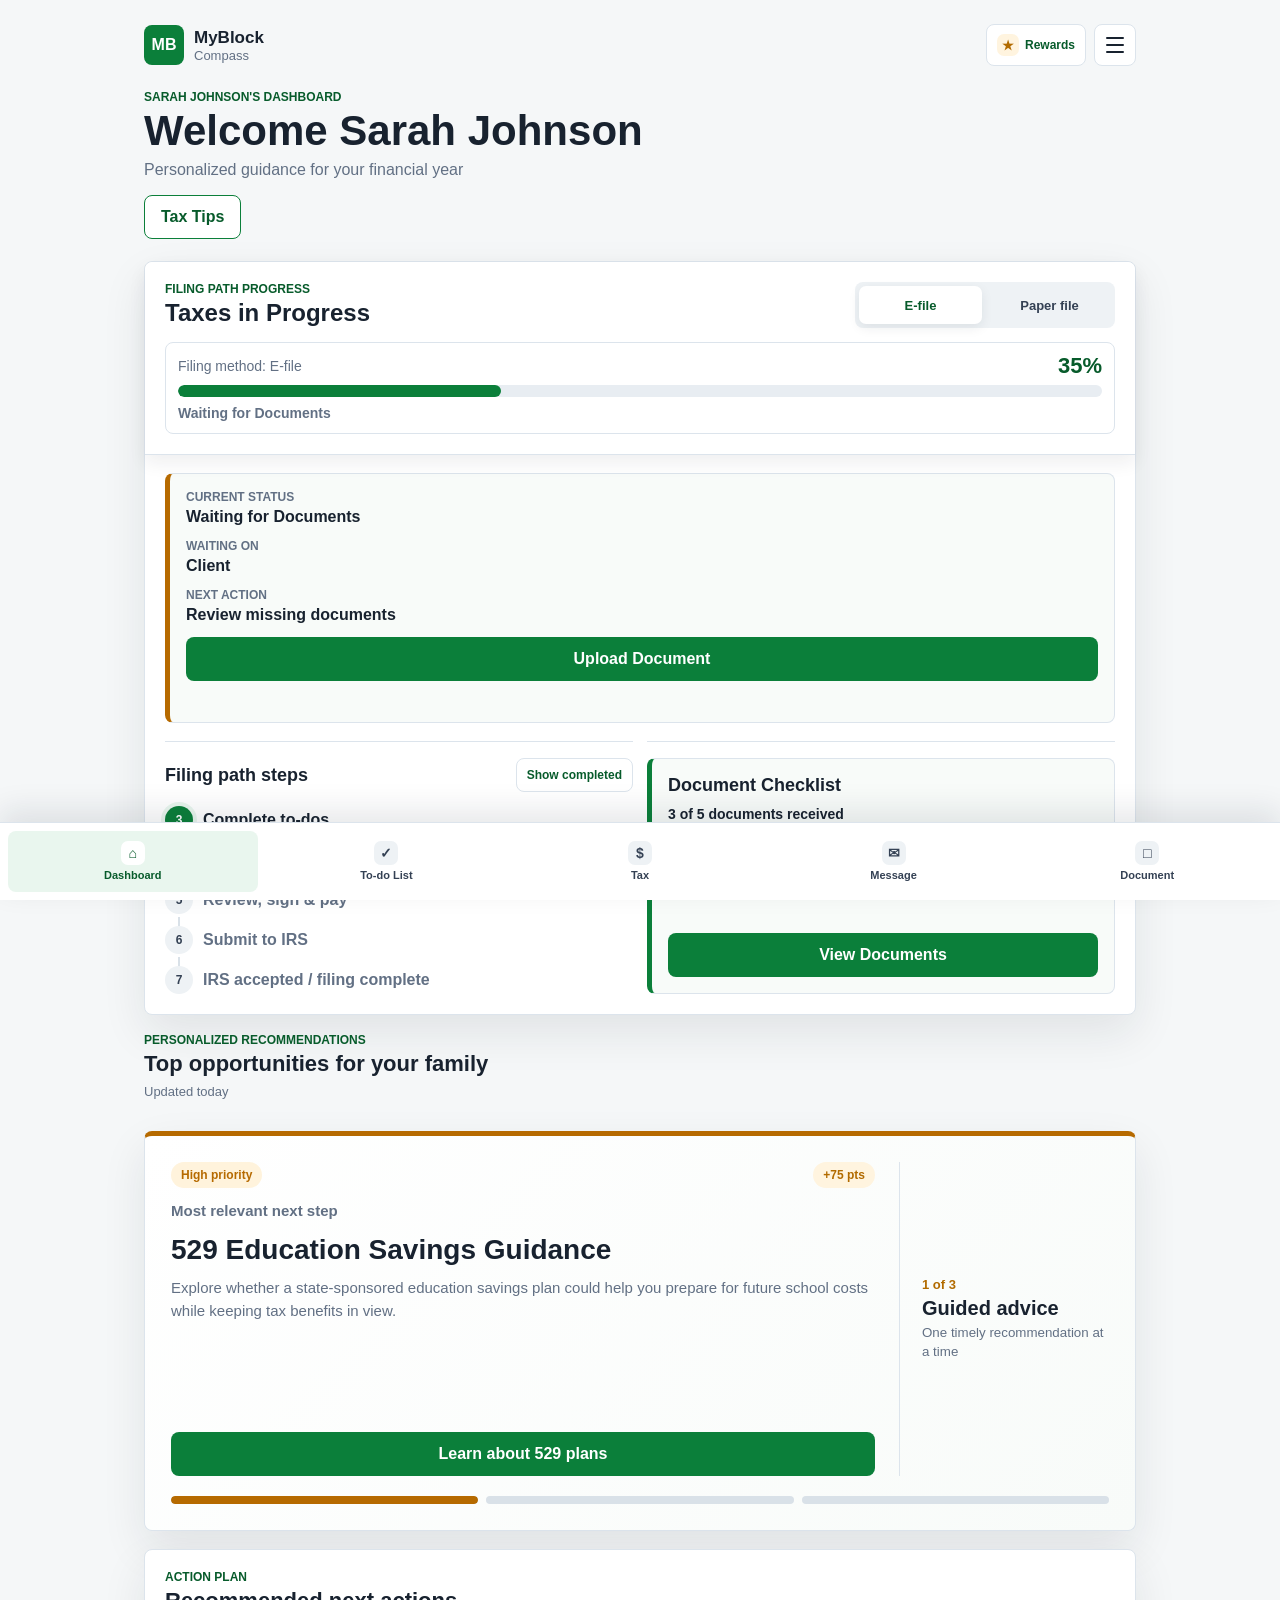
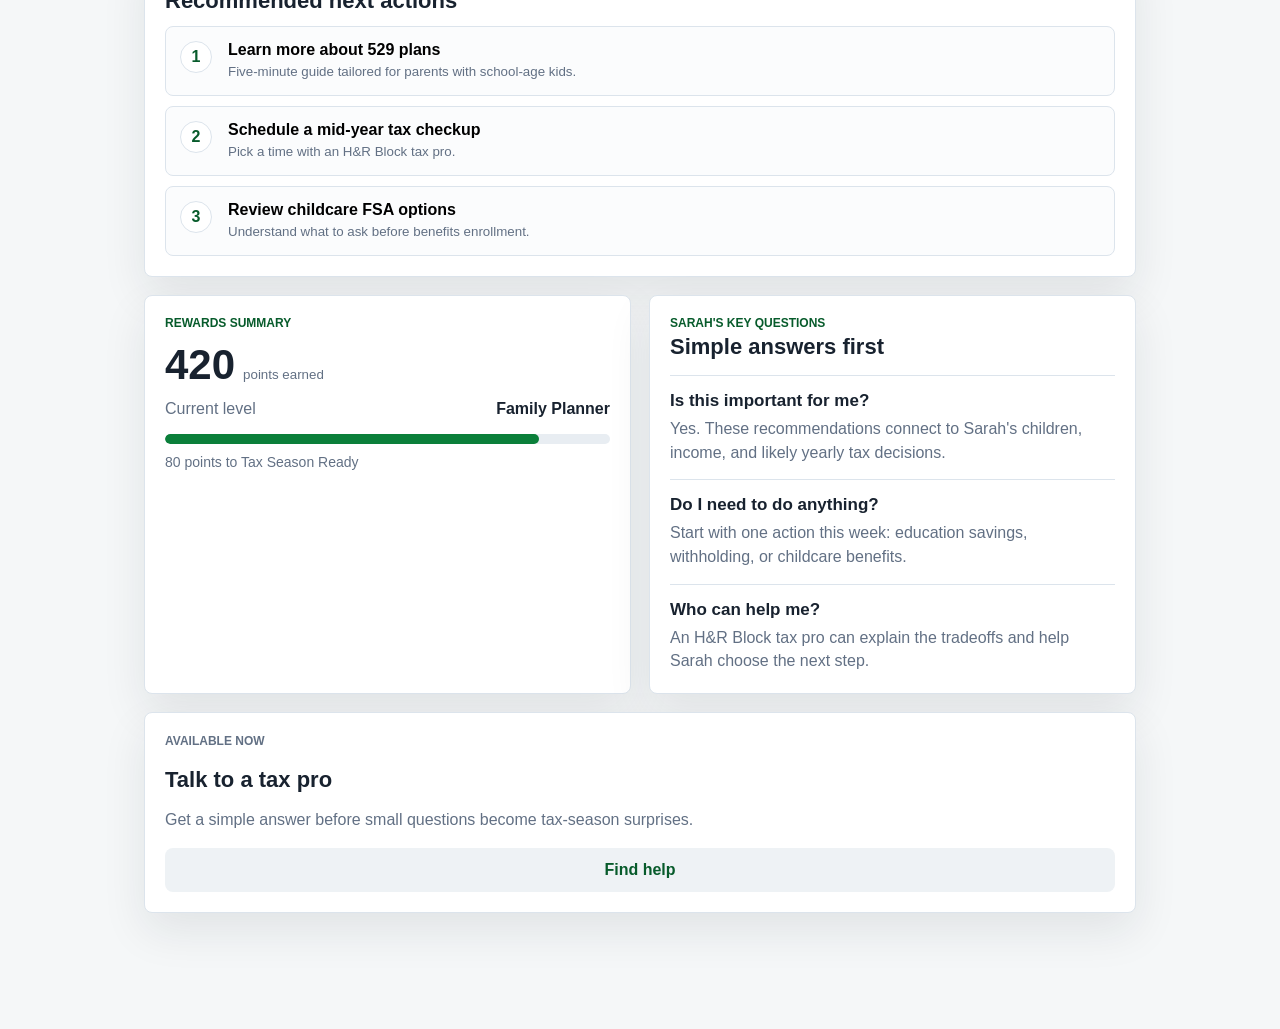
==== commit 5229051d: "Refine checklist and todo flow" ====
--- a/index.html
+++ b/index.html
@@ -85,12 +85,9 @@
           <section class="filing-progress-card" aria-labelledby="filing-progress-title">
             <div class="filing-progress-sticky">
               <div class="filing-progress-header">
-                <div class="filing-title-area">
-                  <div>
-                    <p class="eyebrow">Filing path progress</p>
-                    <h2 id="filing-progress-title">Taxes in Progress</h2>
-                  </div>
-                  <button class="experience-preferences-link" id="experiencePreferencesToggle" type="button" aria-expanded="false" aria-controls="experienceSetup">Experience Preferences</button>
+                <div>
+                  <p class="eyebrow">Filing path progress</p>
+                  <h2 id="filing-progress-title">Taxes in Progress</h2>
                 </div>
                 <div class="scenario-toggle" aria-label="Choose filing scenario">
                   <button class="scenario-button active" type="button" data-scenario="efile">E-file</button>
@@ -109,19 +106,6 @@
                 <p id="filingCurrentStage">Waiting for Documents</p>
               </div>
             </div>
-
-            <section class="experience-setup-card" id="experienceSetup" hidden aria-labelledby="experience-setup-title">
-              <div class="experience-setup-header">
-                <div>
-                  <p class="eyebrow">Personalize your experience</p>
-                  <h2 id="experience-setup-title">Client Experience Setup</h2>
-                </div>
-                <button class="panel-close-button" id="closeExperienceSetup" type="button">Close</button>
-                <p class="experience-tagline">Setting your filing experience—your way.</p>
-                <p class="experience-intro">Help us understand how you want to communicate, review, and plan this tax season.</p>
-              </div>
-              <div id="experienceSetupContent"></div>
-            </section>
 
             <div class="current-status-card">
               <div>
@@ -272,6 +256,28 @@
       </div>
       </div>
 
+      <section class="page-view todo-page" id="todoPage" data-page="To-do List" hidden aria-labelledby="todo-title">
+        <div class="page-title-row">
+          <div>
+            <p class="eyebrow">Task tracker</p>
+            <h1 id="todo-title">To-do List</h1>
+            <p class="subtitle"></p>
+          </div>
+          <div class="document-count-card">
+            <strong id="todoProgressSummary">0 of 0</strong>
+            <span>completed</span>
+          </div>
+        </div>
+
+        <div class="required-documents-card">
+          <div class="required-documents-header">
+            <h2></h2>
+            <span id="todoRemainingSummary">0 remaining</span>
+          </div>
+          <ul class="checklist-selection-list" id="todoListItems"></ul>
+        </div>
+      </section>
+
       <section class="page-view document-page" id="documentPage" data-page="Document" hidden aria-labelledby="documents-title">
         <div class="document-center-header">
           <h1 id="documents-title">Document Center</h1>
@@ -326,6 +332,20 @@
         </div>
       </form>
     </dialog>
+
+    <dialog class="upload-modal task-confirmation-modal" id="taskConfirmationModal" aria-labelledby="task-confirmation-title">
+      <div class="upload-dialog task-confirmation-dialog">
+        <div>
+          <p class="eyebrow">Confirm completion</p>
+          <h2 id="task-confirmation-title">Have you sent this item to your tax pro?</h2>
+          <p id="taskConfirmationDescription"></p>
+        </div>
+        <div class="modal-actions">
+          <button class="secondary-button" id="cancelTaskCompletionButton" type="button">No</button>
+          <button class="primary-button" id="confirmTaskCompletionButton" type="button">Yes</button>
+        </div>
+      </div>
+    </dialog>
   </div>
 
   <script src="script.js"></script>
--- a/style.css
+++ b/style.css
@@ -284,74 +284,6 @@
   background: var(--green-soft);
 }
 
-.experience-setup-card {
-  padding: 18px;
-  border: 1px solid var(--line);
-  border-top: 4px solid var(--green);
-  border-radius: 8px;
-  background: var(--panel);
-  box-shadow: var(--shadow);
-}
-
-.experience-setup-card[hidden] { display: none; }
-.filing-title-area { display: grid; grid-template-columns: minmax(0, 1fr) auto; gap: 10px; align-items: start; }
-.experience-preferences-link,
-.panel-close-button {
-  min-height: 36px;
-  padding: 7px 9px;
-  border: 0;
-  border-radius: 7px;
-  background: transparent;
-  color: var(--green-dark);
-  cursor: pointer;
-  font-size: 12px;
-  font-weight: 800;
-}
-.experience-preferences-link:hover,
-.panel-close-button:hover { background: var(--green-soft); }
-
-.experience-setup-header { display: grid; grid-template-columns: minmax(0, 1fr) auto; gap: 5px 10px; margin-bottom: 18px; }
-.experience-setup-header p,
-.experience-setup-header h2 { margin: 0; }
-.experience-setup-header h2 { font-size: 22px; }
-.experience-tagline { grid-column: 1 / -1; color: var(--green-dark); font-weight: 800; }
-.experience-intro { grid-column: 1 / -1; color: var(--muted); font-size: 14px; line-height: 1.45; }
-.experience-question { display: grid; gap: 14px; }
-.experience-question h3 { margin: 0; font-size: 18px; line-height: 1.3; }
-.experience-question-type { margin: -8px 0 0; color: var(--muted); font-size: 12px; font-weight: 700; }
-.experience-options { display: grid; gap: 8px; }
-.experience-option {
-  min-height: 46px;
-  padding: 10px 12px;
-  border: 1px solid var(--line);
-  border-radius: 8px;
-  background: #fff;
-  color: var(--ink);
-  cursor: pointer;
-  text-align: left;
-  font-weight: 700;
-}
-.experience-option:hover { border-color: var(--green); background: var(--green-soft); }
-.experience-option.selected { border-color: var(--green); background: var(--green-soft); color: var(--green-dark); box-shadow: inset 4px 0 0 var(--green); }
-.experience-controls { display: grid; grid-template-columns: 1fr 1fr; gap: 10px; margin-top: 2px; }
-.experience-controls .primary-button,
-.experience-controls .secondary-button { margin: 0; }
-.experience-controls button:disabled { cursor: not-allowed; opacity: .5; }
-.experience-dots { display: flex; justify-content: center; gap: 8px; margin-top: 2px; }
-.experience-dot { width: 12px; height: 12px; padding: 0; border: 0; border-radius: 50%; background: #cbd5dd; cursor: pointer; }
-.experience-dot.active { background: var(--green); box-shadow: 0 0 0 3px var(--green-soft); }
-.experience-dot:disabled { cursor: default; opacity: .45; }
-.experience-summary { display: grid; gap: 16px; }
-.experience-summary h3,
-.experience-summary p { margin: 0; }
-.experience-summary > p { color: var(--muted); }
-.preference-summary-list { display: grid; gap: 10px; margin: 0; }
-.preference-summary-list div { display: grid; gap: 3px; padding-bottom: 10px; border-bottom: 1px solid var(--line); }
-.preference-summary-list div:last-child { padding-bottom: 0; border-bottom: 0; }
-.preference-summary-list dt { color: var(--muted); font-size: 12px; font-weight: 800; text-transform: uppercase; }
-.preference-summary-list dd { margin: 0; font-weight: 700; line-height: 1.4; }
-.edit-preferences { justify-self: start; width: auto; }
-
 .eyebrow {
   color: var(--green-dark);
   font-size: 12px;
@@ -805,6 +737,142 @@
   gap: 16px;
 }
 
+.checklist-dashboard {
+  padding-bottom: calc(var(--bottom-nav-height) + 34px);
+}
+
+.checklist-page,
+.checklist-form,
+.checklist-selection-list {
+  display: grid;
+  gap: 16px;
+}
+
+.checklist-selection-list {
+  margin: 0;
+  padding: 0;
+  list-style: none;
+}
+
+.checklist-flow-card {
+  overflow: hidden;
+}
+
+.checklist-helper {
+  margin: 0;
+  color: var(--muted);
+  font-size: 14px;
+  line-height: 1.5;
+}
+
+.checklist-helper:empty,
+.subtitle:empty,
+.required-documents-header h2:empty,
+.required-documents-header span:empty {
+  display: none;
+}
+
+.checklist-count-card strong {
+  white-space: nowrap;
+}
+
+.checklist-choice-item,
+.task-checklist-item,
+.checklist-empty-state {
+  border: 1px solid var(--line);
+  border-radius: 8px;
+  background: #fbfcfd;
+}
+
+.checklist-choice-label,
+.task-checklist-item {
+  display: grid;
+  grid-template-columns: 24px minmax(0, 1fr);
+  gap: 12px;
+  align-items: start;
+  padding: 14px;
+}
+
+.checklist-choice-label {
+  cursor: pointer;
+}
+
+.checklist-checkbox {
+  width: 20px;
+  height: 20px;
+  margin: 2px 0 0;
+  accent-color: var(--green);
+}
+
+.checklist-choice-copy,
+.task-checklist-copy {
+  display: grid;
+  gap: 6px;
+}
+
+.checklist-choice-copy strong,
+.task-checklist-copy strong {
+  font-size: 16px;
+  line-height: 1.35;
+}
+
+.checklist-choice-copy span {
+  color: var(--muted);
+  font-size: 14px;
+  line-height: 1.45;
+}
+
+.task-context {
+  color: var(--muted);
+  font-size: 14px;
+  line-height: 1.45;
+}
+
+.task-link,
+.checklist-back-link {
+  color: var(--green-dark);
+  font-weight: 800;
+  text-decoration: underline;
+  text-underline-offset: 3px;
+}
+
+.task-link:hover,
+.checklist-back-link:hover {
+  color: var(--green);
+}
+
+.checklist-home-link {
+  color: #39475d;
+  display: inline-flex;
+  align-items: center;
+  justify-content: center;
+  text-decoration: underline;
+  text-underline-offset: 3px;
+  font-weight: 800;
+  font-size: 14px;
+  line-height: 1.1;
+}
+
+.checklist-home-link:hover {
+  color: var(--green-dark);
+}
+
+.checklist-actions {
+  display: grid;
+  gap: 10px;
+}
+
+.checklist-actions .primary-button,
+.checklist-actions .secondary-button {
+  margin: 0;
+}
+
+.checklist-empty-state {
+  padding: 18px;
+  color: var(--muted);
+  line-height: 1.5;
+}
+
 .required-documents-header {
   display: flex;
   align-items: center;
@@ -1089,6 +1157,23 @@
   padding: 20px;
   display: grid;
   gap: 16px;
+}
+
+.task-confirmation-modal {
+  width: min(460px, calc(100vw - 32px));
+}
+
+.task-confirmation-dialog {
+  gap: 20px;
+}
+
+.task-confirmation-dialog h2 {
+  font-size: 24px;
+  line-height: 1.15;
+}
+
+.task-confirmation-dialog p {
+  color: var(--muted);
 }
 
 .upload-dialog h2,
@@ -1404,6 +1489,20 @@
     align-items: end;
   }
 
+  .checklist-actions {
+    grid-template-columns: 180px minmax(0, 1fr);
+    justify-content: end;
+  }
+
+  .checklist-actions .primary-button {
+    max-width: 240px;
+    justify-self: end;
+  }
+
+  .task-checklist-item {
+    grid-template-columns: 24px minmax(0, 1fr);
+  }
+
   .document-center-header { grid-template-columns: minmax(0, 1fr) 320px; align-items: center; }
   .tax-year-toggle { max-width: 480px; }
   .history-file-list li { grid-template-columns: minmax(0, 1fr) auto; align-items: center; }
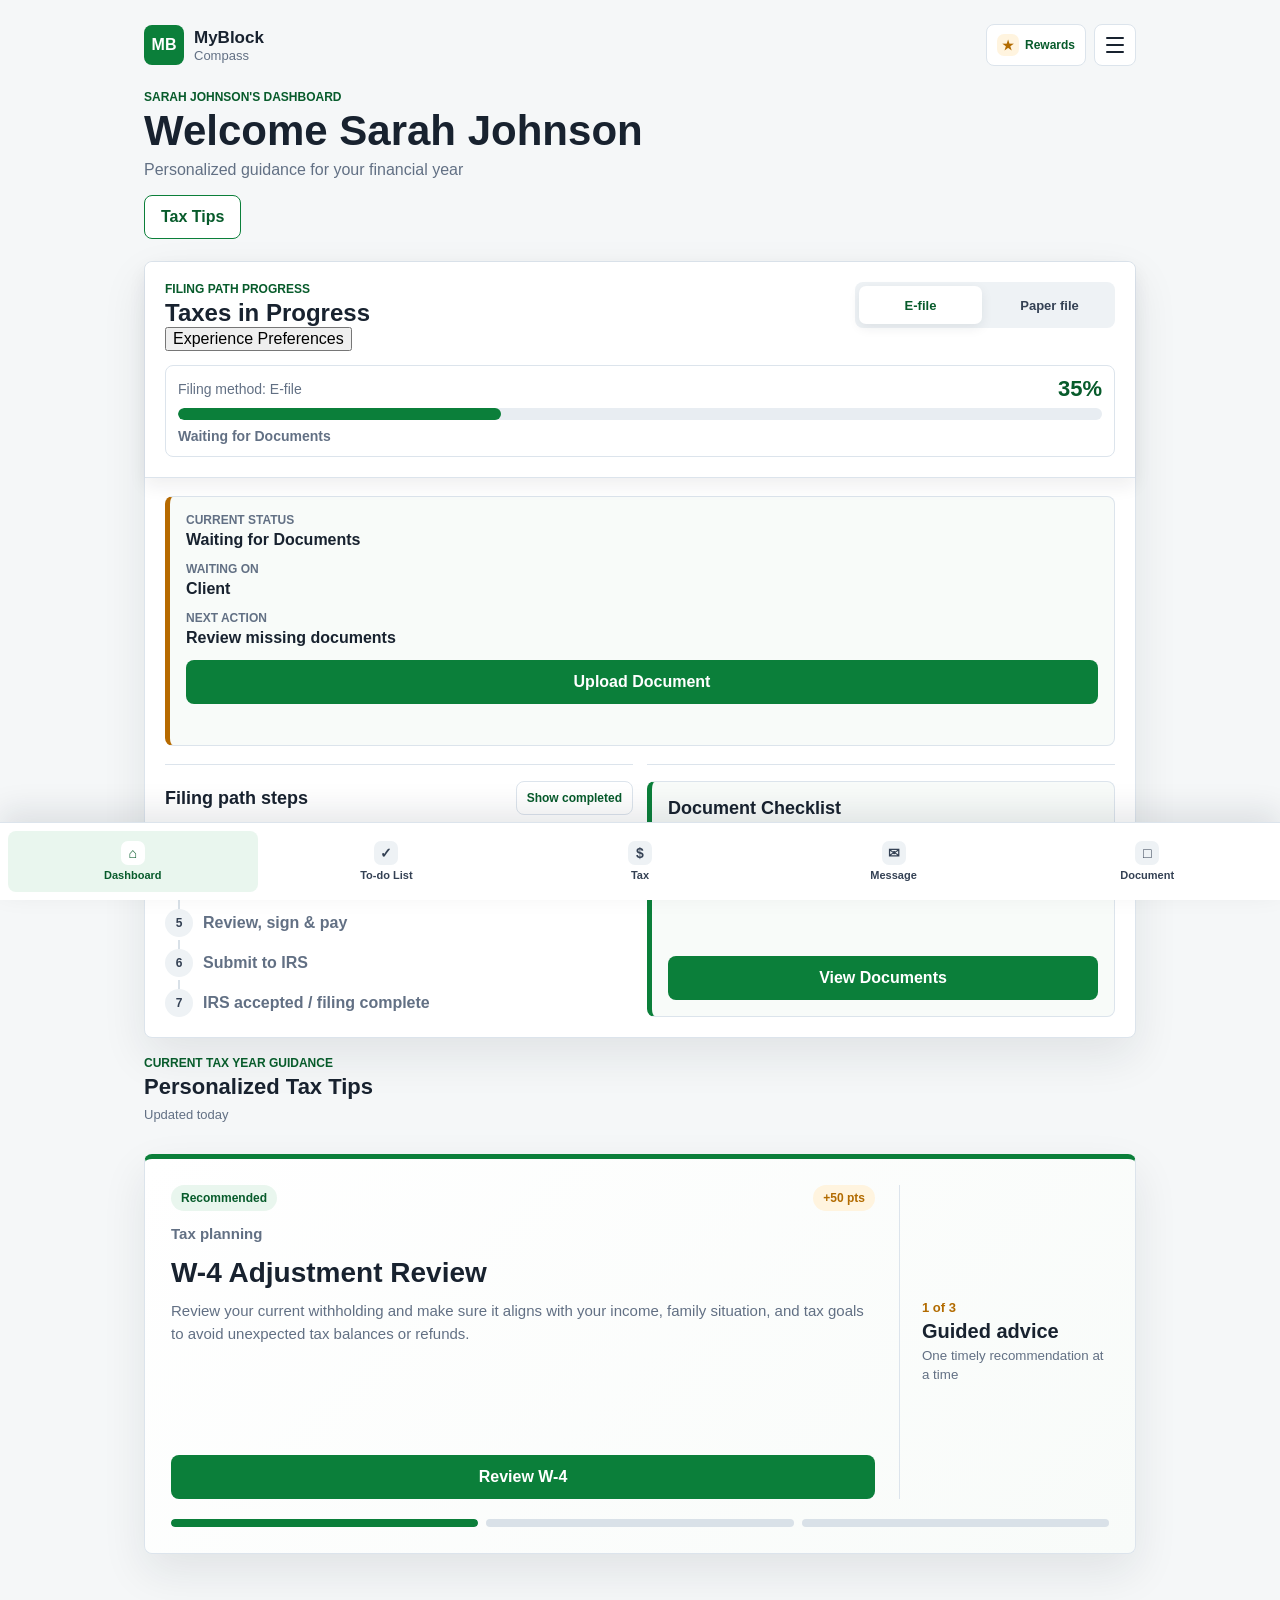
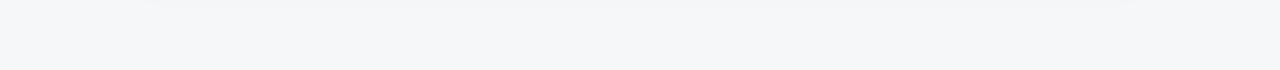
==== commit ba7a90f7: "Simplify dashboard and remove legacy recommendation sections" ====
--- a/index.html
+++ b/index.html
@@ -85,9 +85,12 @@
           <section class="filing-progress-card" aria-labelledby="filing-progress-title">
             <div class="filing-progress-sticky">
               <div class="filing-progress-header">
-                <div>
-                  <p class="eyebrow">Filing path progress</p>
-                  <h2 id="filing-progress-title">Taxes in Progress</h2>
+                <div class="filing-title-area">
+                  <div>
+                    <p class="eyebrow">Filing path progress</p>
+                    <h2 id="filing-progress-title">Taxes in Progress</h2>
+                  </div>
+                  <button class="experience-preferences-link" id="experiencePreferencesToggle" type="button" aria-expanded="false" aria-controls="experienceSetup">Experience Preferences</button>
                 </div>
                 <div class="scenario-toggle" aria-label="Choose filing scenario">
                   <button class="scenario-button active" type="button" data-scenario="efile">E-file</button>
@@ -106,6 +109,19 @@
                 <p id="filingCurrentStage">Waiting for Documents</p>
               </div>
             </div>
+
+            <section class="experience-setup-card" id="experienceSetup" hidden aria-labelledby="experience-setup-title">
+              <div class="experience-setup-header">
+                <div>
+                  <p class="eyebrow">Personalize your experience</p>
+                  <h2 id="experience-setup-title">Client Experience Setup</h2>
+                </div>
+                <button class="panel-close-button" id="closeExperienceSetup" type="button">Close</button>
+                <p class="experience-tagline">Setting your filing experience—your way.</p>
+                <p class="experience-intro">Help us understand how you want to communicate, review, and plan this tax season.</p>
+              </div>
+              <div id="experienceSetupContent"></div>
+            </section>
 
             <div class="current-status-card">
               <div>
@@ -148,8 +164,8 @@
 
           <div class="section-heading" id="personalizedRecommendations">
             <div>
-              <p class="eyebrow">Personalized recommendations</p>
-              <h2 id="recommendations-title">Top opportunities for your family</h2>
+              <p class="eyebrow">Current tax year guidance</p>
+              <h2 id="recommendations-title">Personalized Tax Tips</h2>
             </div>
             <span class="freshness">Updated today</span>
           </div>
@@ -175,108 +191,9 @@
             </article>
           </section>
 
-          <section class="action-plan" aria-labelledby="action-plan-title">
-            <div class="section-heading compact">
-              <div>
-                <p class="eyebrow">Action plan</p>
-                <h2 id="action-plan-title">Recommended next actions</h2>
-              </div>
-            </div>
-
-            <div class="action-list">
-              <button class="action-item reward-action" data-points="25" data-message="Action complete: Learn more about 529 plans. 25 points added.">
-                <span class="action-number">1</span>
-                <span>
-                  <strong>Learn more about 529 plans</strong>
-                  <small>Five-minute guide tailored for parents with school-age kids.</small>
-                </span>
-              </button>
-              <button class="action-item reward-action" data-points="30" data-message="Action complete: Schedule a mid-year tax checkup. 30 points added.">
-                <span class="action-number">2</span>
-                <span>
-                  <strong>Schedule a mid-year tax checkup</strong>
-                  <small>Pick a time with an H&R Block tax pro.</small>
-                </span>
-              </button>
-              <button class="action-item reward-action" data-points="20" data-message="Action complete: Review childcare FSA options. 20 points added.">
-                <span class="action-number">3</span>
-                <span>
-                  <strong>Review childcare FSA options</strong>
-                  <small>Understand what to ask before benefits enrollment.</small>
-                </span>
-              </button>
-            </div>
-          </section>
         </section>
-
-        <aside class="insight-column" aria-label="Insights and rewards">
-          <section class="rewards-card">
-            <p class="eyebrow">Rewards summary</p>
-            <div class="points-total">
-              <span id="pointsEarned">420</span>
-              <small>points earned</small>
-            </div>
-            <div class="reward-detail">
-              <span>Current level</span>
-              <strong>Family Planner</strong>
-            </div>
-            <div class="progress-track" aria-label="Progress to next milestone">
-              <div id="rewardProgress" class="progress-fill"></div>
-            </div>
-            <p id="milestoneText" class="milestone">80 points to Tax Season Ready</p>
-          </section>
-
-          <section class="questions-card">
-            <p class="eyebrow">Sarah's key questions</p>
-            <h2>Simple answers first</h2>
-
-            <div class="question-block">
-              <h3>Is this important for me?</h3>
-              <p>Yes. These recommendations connect to Sarah's children, income, and likely yearly tax decisions.</p>
-            </div>
-
-            <div class="question-block">
-              <h3>Do I need to do anything?</h3>
-              <p>Start with one action this week: education savings, withholding, or childcare benefits.</p>
-            </div>
-
-            <div class="question-block">
-              <h3>Who can help me?</h3>
-              <p>An H&R Block tax pro can explain the tradeoffs and help Sarah choose the next step.</p>
-            </div>
-          </section>
-
-          <section class="advisor-card">
-            <p class="advisor-label">Available now</p>
-            <h2>Talk to a tax pro</h2>
-            <p>Get a simple answer before small questions become tax-season surprises.</p>
-            <button class="secondary-button">Find help</button>
-          </section>
-        </aside>
       </div>
       </div>
-
-      <section class="page-view todo-page" id="todoPage" data-page="To-do List" hidden aria-labelledby="todo-title">
-        <div class="page-title-row">
-          <div>
-            <p class="eyebrow">Task tracker</p>
-            <h1 id="todo-title">To-do List</h1>
-            <p class="subtitle"></p>
-          </div>
-          <div class="document-count-card">
-            <strong id="todoProgressSummary">0 of 0</strong>
-            <span>completed</span>
-          </div>
-        </div>
-
-        <div class="required-documents-card">
-          <div class="required-documents-header">
-            <h2></h2>
-            <span id="todoRemainingSummary">0 remaining</span>
-          </div>
-          <ul class="checklist-selection-list" id="todoListItems"></ul>
-        </div>
-      </section>
 
       <section class="page-view document-page" id="documentPage" data-page="Document" hidden aria-labelledby="documents-title">
         <div class="document-center-header">
@@ -332,20 +249,6 @@
         </div>
       </form>
     </dialog>
-
-    <dialog class="upload-modal task-confirmation-modal" id="taskConfirmationModal" aria-labelledby="task-confirmation-title">
-      <div class="upload-dialog task-confirmation-dialog">
-        <div>
-          <p class="eyebrow">Confirm completion</p>
-          <h2 id="task-confirmation-title">Have you sent this item to your tax pro?</h2>
-          <p id="taskConfirmationDescription"></p>
-        </div>
-        <div class="modal-actions">
-          <button class="secondary-button" id="cancelTaskCompletionButton" type="button">No</button>
-          <button class="primary-button" id="confirmTaskCompletionButton" type="button">Yes</button>
-        </div>
-      </div>
-    </dialog>
   </div>
 
   <script src="script.js"></script>
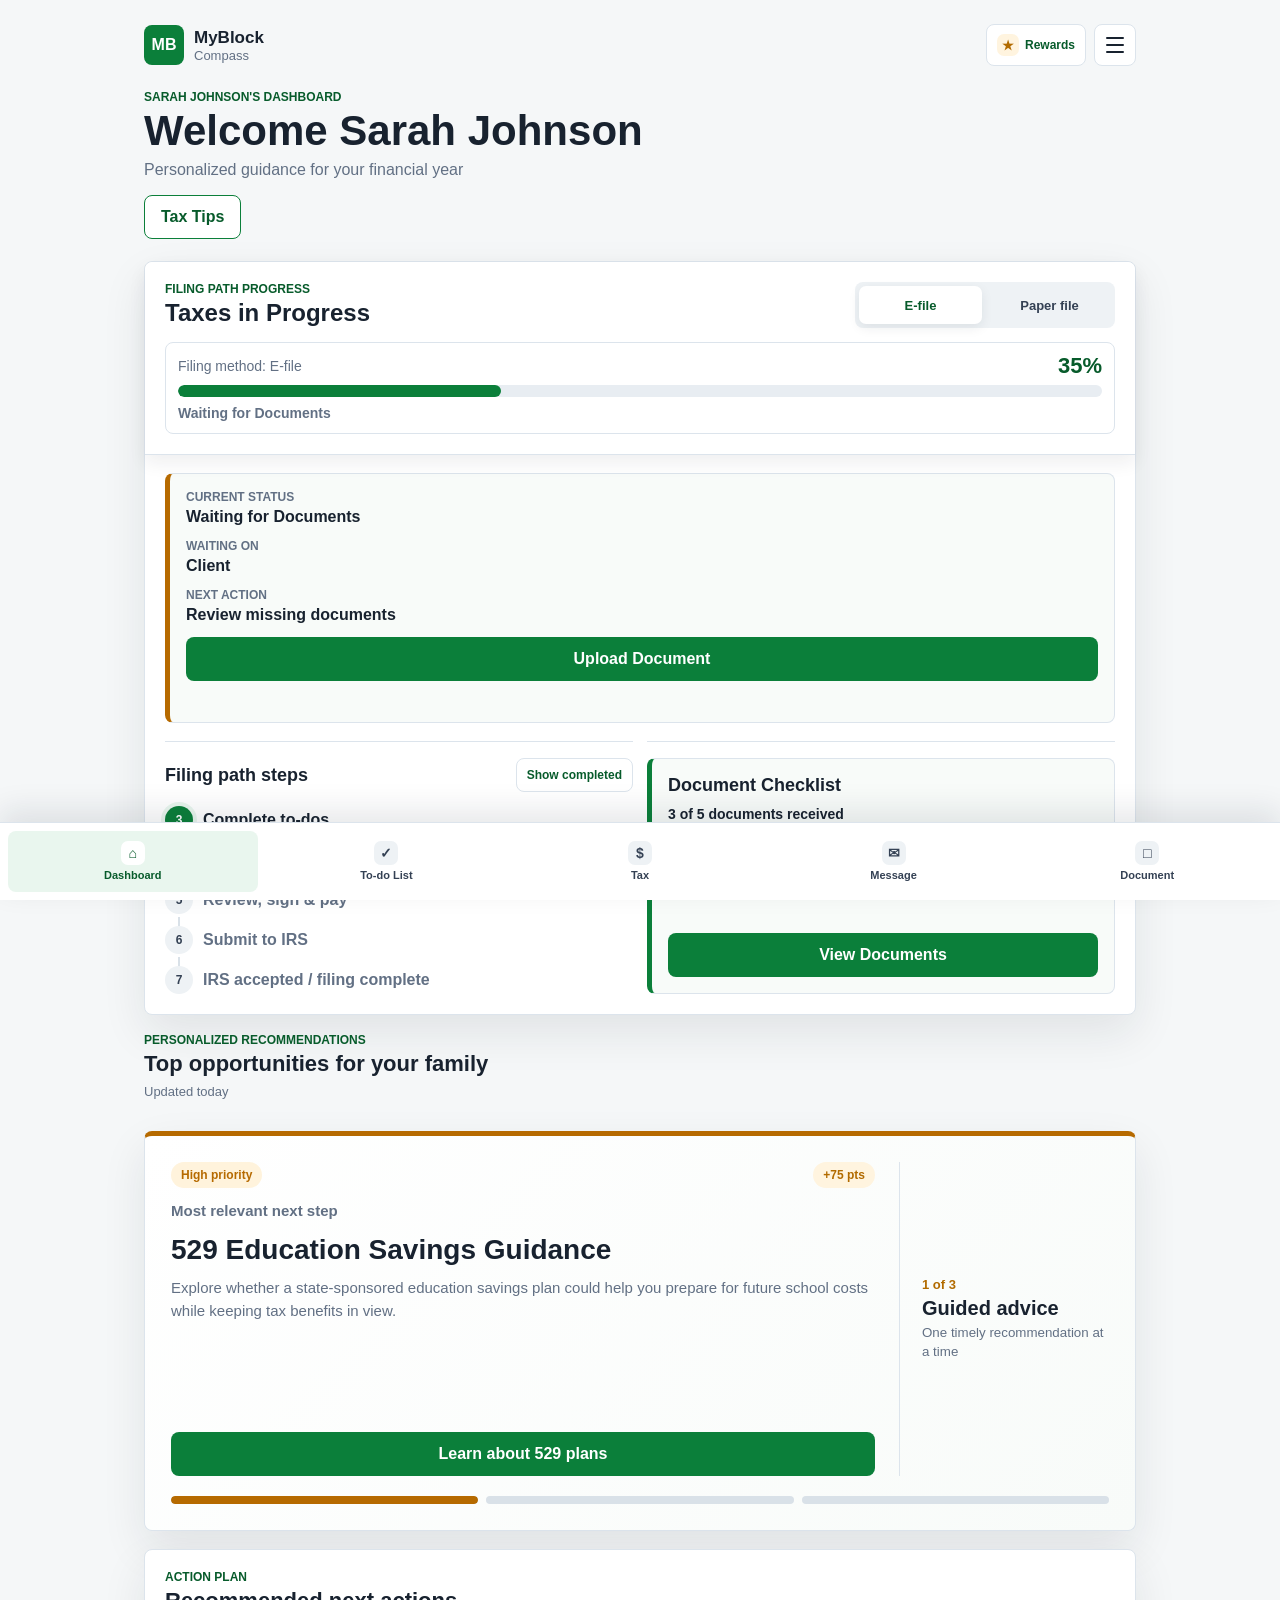
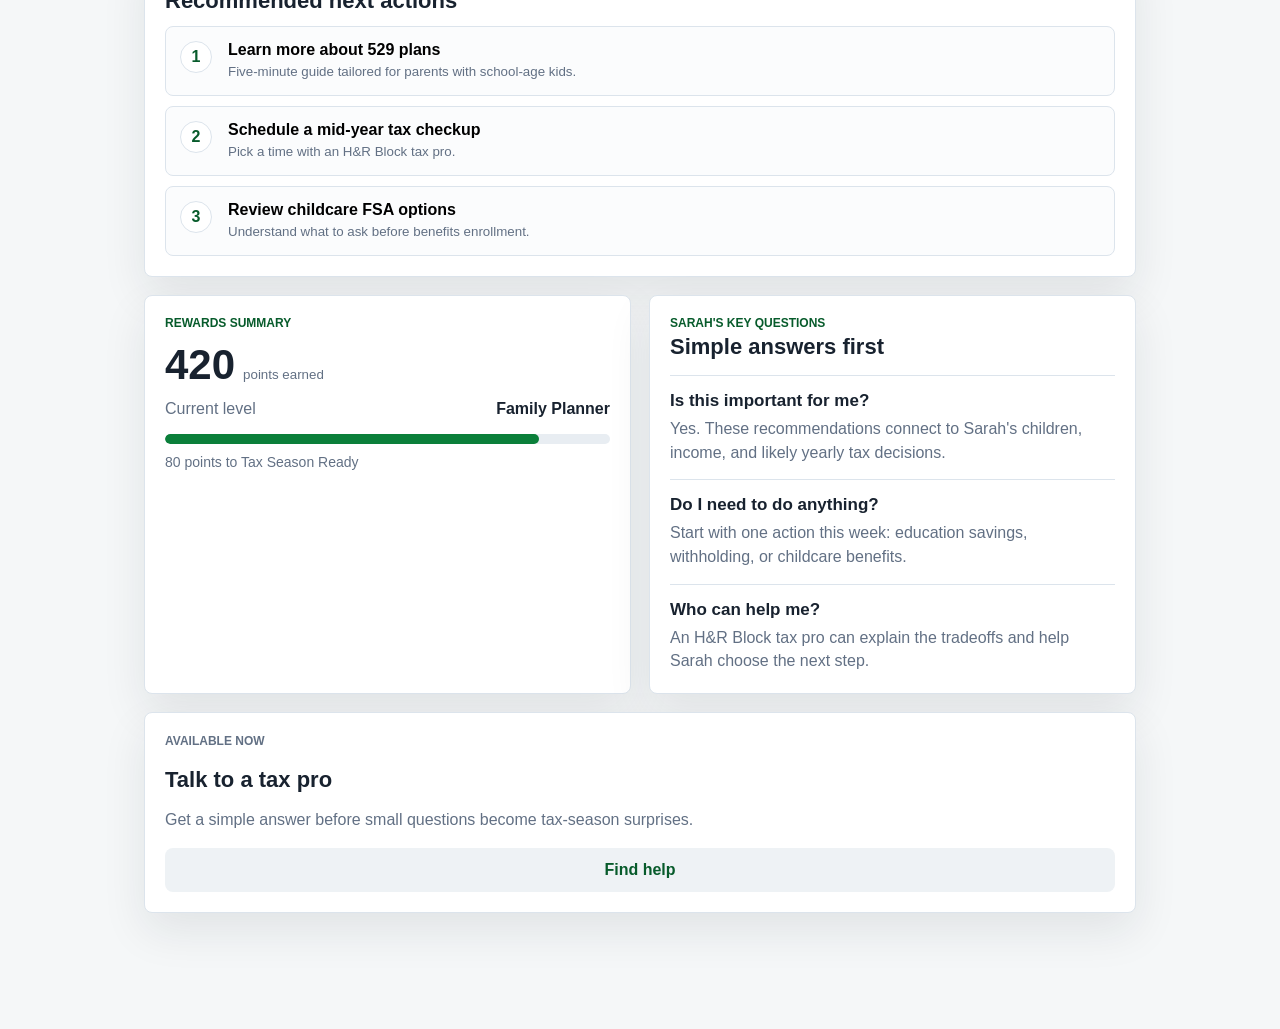
==== commit 4aace166: "Add tax pro message page" ====
--- a/index.html
+++ b/index.html
@@ -85,12 +85,9 @@
           <section class="filing-progress-card" aria-labelledby="filing-progress-title">
             <div class="filing-progress-sticky">
               <div class="filing-progress-header">
-                <div class="filing-title-area">
-                  <div>
-                    <p class="eyebrow">Filing path progress</p>
-                    <h2 id="filing-progress-title">Taxes in Progress</h2>
-                  </div>
-                  <button class="experience-preferences-link" id="experiencePreferencesToggle" type="button" aria-expanded="false" aria-controls="experienceSetup">Experience Preferences</button>
+                <div>
+                  <p class="eyebrow">Filing path progress</p>
+                  <h2 id="filing-progress-title">Taxes in Progress</h2>
                 </div>
                 <div class="scenario-toggle" aria-label="Choose filing scenario">
                   <button class="scenario-button active" type="button" data-scenario="efile">E-file</button>
@@ -109,19 +106,6 @@
                 <p id="filingCurrentStage">Waiting for Documents</p>
               </div>
             </div>
-
-            <section class="experience-setup-card" id="experienceSetup" hidden aria-labelledby="experience-setup-title">
-              <div class="experience-setup-header">
-                <div>
-                  <p class="eyebrow">Personalize your experience</p>
-                  <h2 id="experience-setup-title">Client Experience Setup</h2>
-                </div>
-                <button class="panel-close-button" id="closeExperienceSetup" type="button">Close</button>
-                <p class="experience-tagline">Setting your filing experience—your way.</p>
-                <p class="experience-intro">Help us understand how you want to communicate, review, and plan this tax season.</p>
-              </div>
-              <div id="experienceSetupContent"></div>
-            </section>
 
             <div class="current-status-card">
               <div>
@@ -164,8 +148,8 @@
 
           <div class="section-heading" id="personalizedRecommendations">
             <div>
-              <p class="eyebrow">Current tax year guidance</p>
-              <h2 id="recommendations-title">Personalized Tax Tips</h2>
+              <p class="eyebrow">Personalized recommendations</p>
+              <h2 id="recommendations-title">Top opportunities for your family</h2>
             </div>
             <span class="freshness">Updated today</span>
           </div>
@@ -191,9 +175,144 @@
             </article>
           </section>
 
+          <section class="action-plan" aria-labelledby="action-plan-title">
+            <div class="section-heading compact">
+              <div>
+                <p class="eyebrow">Action plan</p>
+                <h2 id="action-plan-title">Recommended next actions</h2>
+              </div>
+            </div>
+
+            <div class="action-list">
+              <button class="action-item reward-action" data-points="25" data-message="Action complete: Learn more about 529 plans. 25 points added.">
+                <span class="action-number">1</span>
+                <span>
+                  <strong>Learn more about 529 plans</strong>
+                  <small>Five-minute guide tailored for parents with school-age kids.</small>
+                </span>
+              </button>
+              <button class="action-item reward-action" data-points="30" data-message="Action complete: Schedule a mid-year tax checkup. 30 points added.">
+                <span class="action-number">2</span>
+                <span>
+                  <strong>Schedule a mid-year tax checkup</strong>
+                  <small>Pick a time with an H&R Block tax pro.</small>
+                </span>
+              </button>
+              <button class="action-item reward-action" data-points="20" data-message="Action complete: Review childcare FSA options. 20 points added.">
+                <span class="action-number">3</span>
+                <span>
+                  <strong>Review childcare FSA options</strong>
+                  <small>Understand what to ask before benefits enrollment.</small>
+                </span>
+              </button>
+            </div>
+          </section>
         </section>
+
+        <aside class="insight-column" aria-label="Insights and rewards">
+          <section class="rewards-card">
+            <p class="eyebrow">Rewards summary</p>
+            <div class="points-total">
+              <span id="pointsEarned">420</span>
+              <small>points earned</small>
+            </div>
+            <div class="reward-detail">
+              <span>Current level</span>
+              <strong>Family Planner</strong>
+            </div>
+            <div class="progress-track" aria-label="Progress to next milestone">
+              <div id="rewardProgress" class="progress-fill"></div>
+            </div>
+            <p id="milestoneText" class="milestone">80 points to Tax Season Ready</p>
+          </section>
+
+          <section class="questions-card">
+            <p class="eyebrow">Sarah's key questions</p>
+            <h2>Simple answers first</h2>
+
+            <div class="question-block">
+              <h3>Is this important for me?</h3>
+              <p>Yes. These recommendations connect to Sarah's children, income, and likely yearly tax decisions.</p>
+            </div>
+
+            <div class="question-block">
+              <h3>Do I need to do anything?</h3>
+              <p>Start with one action this week: education savings, withholding, or childcare benefits.</p>
+            </div>
+
+            <div class="question-block">
+              <h3>Who can help me?</h3>
+              <p>An H&R Block tax pro can explain the tradeoffs and help Sarah choose the next step.</p>
+            </div>
+          </section>
+
+          <section class="advisor-card">
+            <p class="advisor-label">Available now</p>
+            <h2>Talk to a tax pro</h2>
+            <p>Get a simple answer before small questions become tax-season surprises.</p>
+            <button class="secondary-button">Find help</button>
+          </section>
+        </aside>
       </div>
       </div>
+
+      <section class="page-view todo-page" id="todoPage" data-page="To-do List" hidden aria-labelledby="todo-title">
+        <div class="page-title-row">
+          <div>
+            <p class="eyebrow">Task tracker</p>
+            <h1 id="todo-title">To-do List</h1>
+            <p class="subtitle"></p>
+          </div>
+          <div class="document-count-card">
+            <strong id="todoProgressSummary">0 of 0</strong>
+            <span>completed</span>
+          </div>
+        </div>
+
+        <div class="required-documents-card">
+          <div class="required-documents-header">
+            <h2></h2>
+            <span id="todoRemainingSummary">0 remaining</span>
+          </div>
+          <ul class="checklist-selection-list" id="todoListItems"></ul>
+        </div>
+      </section>
+
+      <section class="page-view message-page" id="messagePage" data-page="Message" hidden aria-labelledby="message-title">
+        <div class="page-title-row">
+          <div>
+            <p class="eyebrow">Tax pro support</p>
+            <h1 id="message-title">Write message to your tax pro</h1>
+            <p class="subtitle">Choose a topic to help route your question faster.</p>
+          </div>
+        </div>
+
+        <div class="required-documents-card message-card">
+          <div class="message-bubble">
+            <label class="message-label" for="messageTopicSelect">Select a message topic</label>
+            <div class="message-select-wrap">
+              <select id="messageTopicSelect" class="message-topic-select">
+                <option value="">Choose a topic</option>
+                <option>Tax Status</option>
+                <option>Refund Status</option>
+                <option>Payment Plans</option>
+                <option>Tax Balance Due</option>
+                <option>IRS Letters</option>
+                <option>Tax Prep Fees</option>
+                <option>Document Checklist</option>
+                <option>Missing Documents</option>
+                <option>Estimated Taxes</option>
+                <option>Tax Deductions</option>
+                <option>Business Taxes</option>
+                <option>Appointment Request</option>
+                <option>Client Portal Help</option>
+                <option>Audit Support</option>
+                <option>Tax Return Copies</option>
+              </select>
+            </div>
+          </div>
+        </div>
+      </section>
 
       <section class="page-view document-page" id="documentPage" data-page="Document" hidden aria-labelledby="documents-title">
         <div class="document-center-header">
@@ -249,6 +368,20 @@
         </div>
       </form>
     </dialog>
+
+    <dialog class="upload-modal task-confirmation-modal" id="taskConfirmationModal" aria-labelledby="task-confirmation-title">
+      <div class="upload-dialog task-confirmation-dialog">
+        <div>
+          <p class="eyebrow">Confirm completion</p>
+          <h2 id="task-confirmation-title">Have you sent this item to your tax pro?</h2>
+          <p id="taskConfirmationDescription"></p>
+        </div>
+        <div class="modal-actions">
+          <button class="secondary-button" id="cancelTaskCompletionButton" type="button">No</button>
+          <button class="primary-button" id="confirmTaskCompletionButton" type="button">Yes</button>
+        </div>
+      </div>
+    </dialog>
   </div>
 
   <script src="script.js"></script>
--- a/style.css
+++ b/style.css
@@ -873,6 +873,60 @@
   line-height: 1.5;
 }
 
+.message-card {
+  max-width: 720px;
+}
+
+.message-bubble {
+  max-width: 540px;
+  padding: 18px;
+  background: #f8fbf9;
+  border: 1px solid var(--line);
+  border-left: 5px solid var(--green);
+  border-radius: 8px 8px 8px 2px;
+  display: grid;
+  gap: 12px;
+}
+
+.message-label {
+  color: var(--green-dark);
+  font-size: 13px;
+  font-weight: 800;
+}
+
+.message-select-wrap {
+  position: relative;
+}
+
+.message-select-wrap::after {
+  content: "▾";
+  position: absolute;
+  top: 50%;
+  right: 14px;
+  transform: translateY(-50%);
+  color: var(--green-dark);
+  font-size: 14px;
+  pointer-events: none;
+}
+
+.message-topic-select {
+  width: 100%;
+  min-height: 48px;
+  border: 1px solid var(--line);
+  border-radius: 8px;
+  padding: 11px 40px 11px 14px;
+  background: #ffffff;
+  color: var(--ink);
+  font: inherit;
+  appearance: none;
+}
+
+.message-topic-select:focus {
+  outline: 2px solid var(--green-soft);
+  outline-offset: 2px;
+  border-color: var(--green);
+}
+
 .required-documents-header {
   display: flex;
   align-items: center;
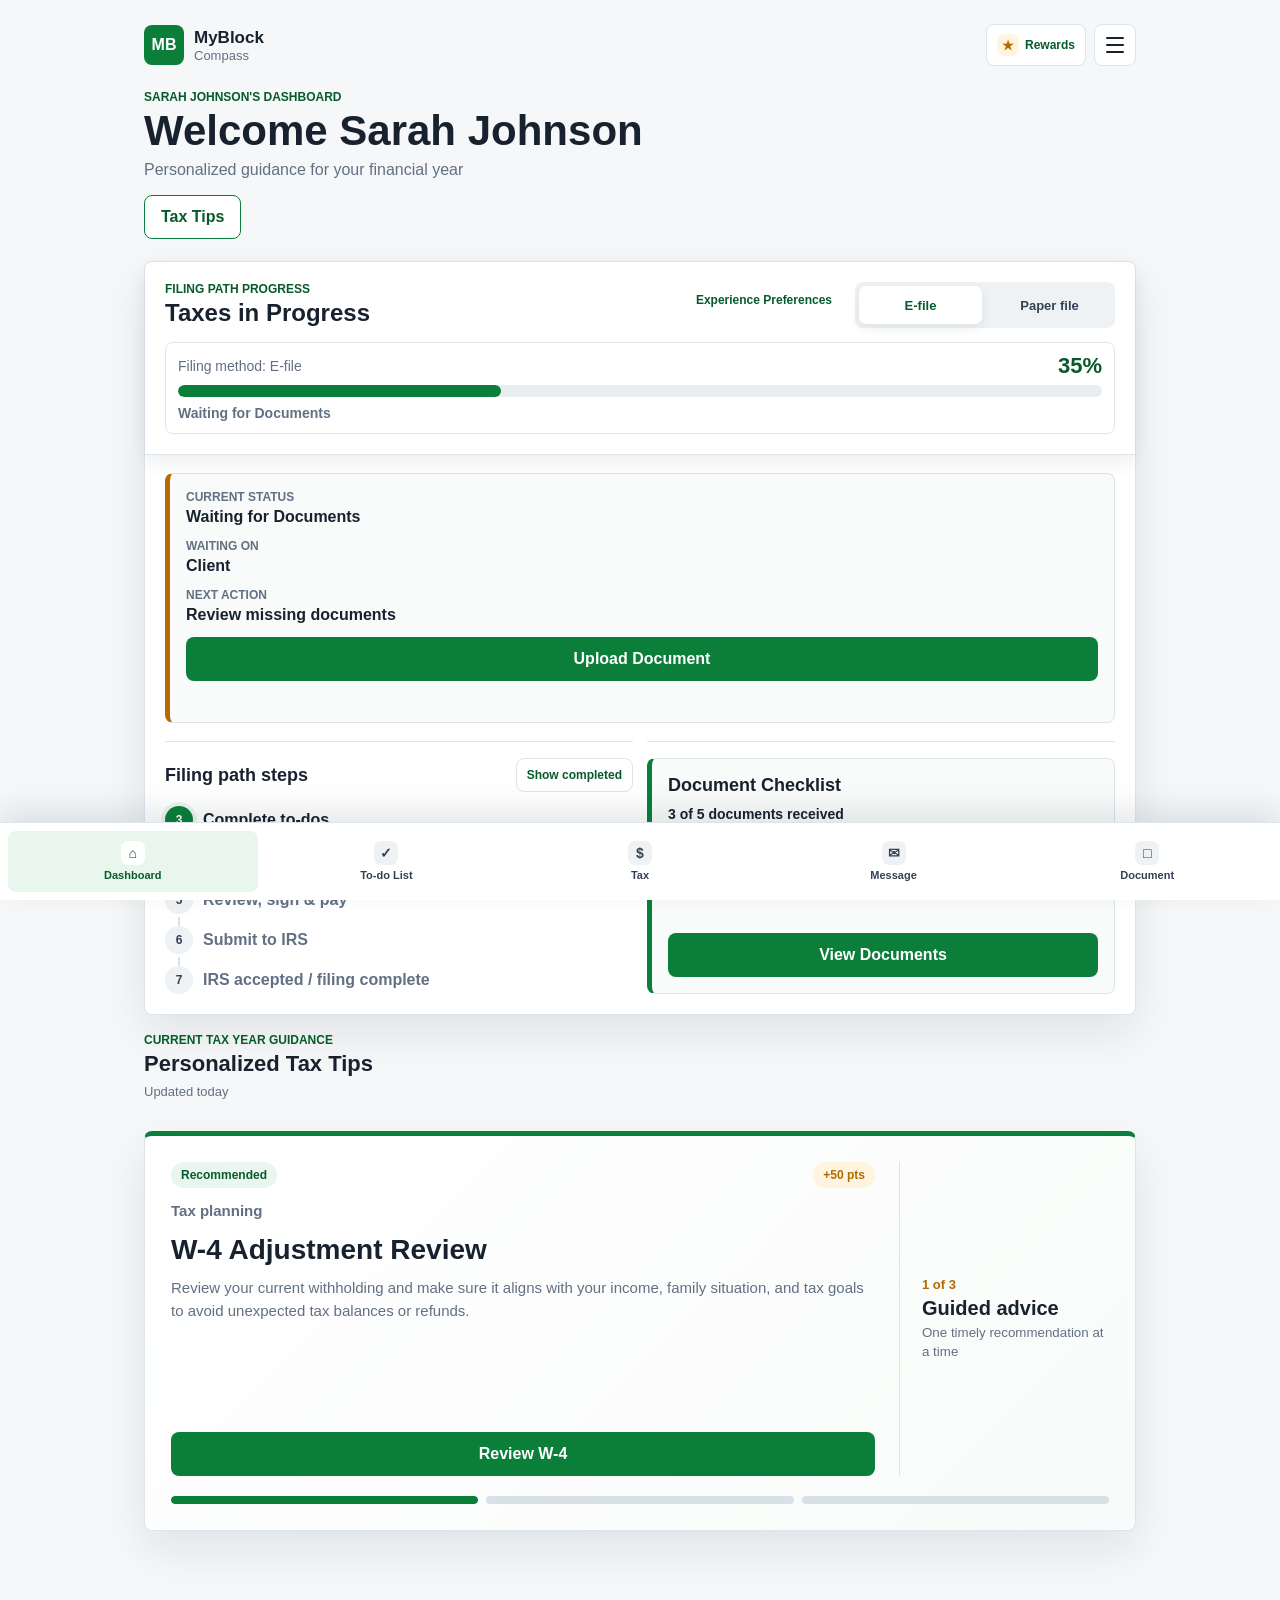
==== commit 81f605e5: "Merge william-dashboard-document into checklist" ====
--- a/index.html
+++ b/index.html
@@ -85,9 +85,12 @@
           <section class="filing-progress-card" aria-labelledby="filing-progress-title">
             <div class="filing-progress-sticky">
               <div class="filing-progress-header">
-                <div>
-                  <p class="eyebrow">Filing path progress</p>
-                  <h2 id="filing-progress-title">Taxes in Progress</h2>
+                <div class="filing-title-area">
+                  <div>
+                    <p class="eyebrow">Filing path progress</p>
+                    <h2 id="filing-progress-title">Taxes in Progress</h2>
+                  </div>
+                  <button class="experience-preferences-link" id="experiencePreferencesToggle" type="button" aria-expanded="false" aria-controls="experienceSetup">Experience Preferences</button>
                 </div>
                 <div class="scenario-toggle" aria-label="Choose filing scenario">
                   <button class="scenario-button active" type="button" data-scenario="efile">E-file</button>
@@ -106,6 +109,19 @@
                 <p id="filingCurrentStage">Waiting for Documents</p>
               </div>
             </div>
+
+            <section class="experience-setup-card" id="experienceSetup" hidden aria-labelledby="experience-setup-title">
+              <div class="experience-setup-header">
+                <div>
+                  <p class="eyebrow">Personalize your experience</p>
+                  <h2 id="experience-setup-title">Client Experience Setup</h2>
+                </div>
+                <button class="panel-close-button" id="closeExperienceSetup" type="button">Close</button>
+                <p class="experience-tagline">Setting your filing experience—your way.</p>
+                <p class="experience-intro">Help us understand how you want to communicate, review, and plan this tax season.</p>
+              </div>
+              <div id="experienceSetupContent"></div>
+            </section>
 
             <div class="current-status-card">
               <div>
@@ -148,8 +164,8 @@
 
           <div class="section-heading" id="personalizedRecommendations">
             <div>
-              <p class="eyebrow">Personalized recommendations</p>
-              <h2 id="recommendations-title">Top opportunities for your family</h2>
+              <p class="eyebrow">Current tax year guidance</p>
+              <h2 id="recommendations-title">Personalized Tax Tips</h2>
             </div>
             <span class="freshness">Updated today</span>
           </div>
@@ -175,84 +191,7 @@
             </article>
           </section>
 
-          <section class="action-plan" aria-labelledby="action-plan-title">
-            <div class="section-heading compact">
-              <div>
-                <p class="eyebrow">Action plan</p>
-                <h2 id="action-plan-title">Recommended next actions</h2>
-              </div>
-            </div>
-
-            <div class="action-list">
-              <button class="action-item reward-action" data-points="25" data-message="Action complete: Learn more about 529 plans. 25 points added.">
-                <span class="action-number">1</span>
-                <span>
-                  <strong>Learn more about 529 plans</strong>
-                  <small>Five-minute guide tailored for parents with school-age kids.</small>
-                </span>
-              </button>
-              <button class="action-item reward-action" data-points="30" data-message="Action complete: Schedule a mid-year tax checkup. 30 points added.">
-                <span class="action-number">2</span>
-                <span>
-                  <strong>Schedule a mid-year tax checkup</strong>
-                  <small>Pick a time with an H&R Block tax pro.</small>
-                </span>
-              </button>
-              <button class="action-item reward-action" data-points="20" data-message="Action complete: Review childcare FSA options. 20 points added.">
-                <span class="action-number">3</span>
-                <span>
-                  <strong>Review childcare FSA options</strong>
-                  <small>Understand what to ask before benefits enrollment.</small>
-                </span>
-              </button>
-            </div>
-          </section>
         </section>
-
-        <aside class="insight-column" aria-label="Insights and rewards">
-          <section class="rewards-card">
-            <p class="eyebrow">Rewards summary</p>
-            <div class="points-total">
-              <span id="pointsEarned">420</span>
-              <small>points earned</small>
-            </div>
-            <div class="reward-detail">
-              <span>Current level</span>
-              <strong>Family Planner</strong>
-            </div>
-            <div class="progress-track" aria-label="Progress to next milestone">
-              <div id="rewardProgress" class="progress-fill"></div>
-            </div>
-            <p id="milestoneText" class="milestone">80 points to Tax Season Ready</p>
-          </section>
-
-          <section class="questions-card">
-            <p class="eyebrow">Sarah's key questions</p>
-            <h2>Simple answers first</h2>
-
-            <div class="question-block">
-              <h3>Is this important for me?</h3>
-              <p>Yes. These recommendations connect to Sarah's children, income, and likely yearly tax decisions.</p>
-            </div>
-
-            <div class="question-block">
-              <h3>Do I need to do anything?</h3>
-              <p>Start with one action this week: education savings, withholding, or childcare benefits.</p>
-            </div>
-
-            <div class="question-block">
-              <h3>Who can help me?</h3>
-              <p>An H&R Block tax pro can explain the tradeoffs and help Sarah choose the next step.</p>
-            </div>
-          </section>
-
-          <section class="advisor-card">
-            <p class="advisor-label">Available now</p>
-            <h2>Talk to a tax pro</h2>
-            <p>Get a simple answer before small questions become tax-season surprises.</p>
-            <button class="secondary-button">Find help</button>
-          </section>
-        </aside>
       </div>
       </div>
 
--- a/style.css
+++ b/style.css
@@ -284,6 +284,74 @@
   background: var(--green-soft);
 }
 
+.experience-setup-card {
+  padding: 18px;
+  border: 1px solid var(--line);
+  border-top: 4px solid var(--green);
+  border-radius: 8px;
+  background: var(--panel);
+  box-shadow: var(--shadow);
+}
+
+.experience-setup-card[hidden] { display: none; }
+.filing-title-area { display: grid; grid-template-columns: minmax(0, 1fr) auto; gap: 10px; align-items: start; }
+.experience-preferences-link,
+.panel-close-button {
+  min-height: 36px;
+  padding: 7px 9px;
+  border: 0;
+  border-radius: 7px;
+  background: transparent;
+  color: var(--green-dark);
+  cursor: pointer;
+  font-size: 12px;
+  font-weight: 800;
+}
+.experience-preferences-link:hover,
+.panel-close-button:hover { background: var(--green-soft); }
+
+.experience-setup-header { display: grid; grid-template-columns: minmax(0, 1fr) auto; gap: 5px 10px; margin-bottom: 18px; }
+.experience-setup-header p,
+.experience-setup-header h2 { margin: 0; }
+.experience-setup-header h2 { font-size: 22px; }
+.experience-tagline { grid-column: 1 / -1; color: var(--green-dark); font-weight: 800; }
+.experience-intro { grid-column: 1 / -1; color: var(--muted); font-size: 14px; line-height: 1.45; }
+.experience-question { display: grid; gap: 14px; }
+.experience-question h3 { margin: 0; font-size: 18px; line-height: 1.3; }
+.experience-question-type { margin: -8px 0 0; color: var(--muted); font-size: 12px; font-weight: 700; }
+.experience-options { display: grid; gap: 8px; }
+.experience-option {
+  min-height: 46px;
+  padding: 10px 12px;
+  border: 1px solid var(--line);
+  border-radius: 8px;
+  background: #fff;
+  color: var(--ink);
+  cursor: pointer;
+  text-align: left;
+  font-weight: 700;
+}
+.experience-option:hover { border-color: var(--green); background: var(--green-soft); }
+.experience-option.selected { border-color: var(--green); background: var(--green-soft); color: var(--green-dark); box-shadow: inset 4px 0 0 var(--green); }
+.experience-controls { display: grid; grid-template-columns: 1fr 1fr; gap: 10px; margin-top: 2px; }
+.experience-controls .primary-button,
+.experience-controls .secondary-button { margin: 0; }
+.experience-controls button:disabled { cursor: not-allowed; opacity: .5; }
+.experience-dots { display: flex; justify-content: center; gap: 8px; margin-top: 2px; }
+.experience-dot { width: 12px; height: 12px; padding: 0; border: 0; border-radius: 50%; background: #cbd5dd; cursor: pointer; }
+.experience-dot.active { background: var(--green); box-shadow: 0 0 0 3px var(--green-soft); }
+.experience-dot:disabled { cursor: default; opacity: .45; }
+.experience-summary { display: grid; gap: 16px; }
+.experience-summary h3,
+.experience-summary p { margin: 0; }
+.experience-summary > p { color: var(--muted); }
+.preference-summary-list { display: grid; gap: 10px; margin: 0; }
+.preference-summary-list div { display: grid; gap: 3px; padding-bottom: 10px; border-bottom: 1px solid var(--line); }
+.preference-summary-list div:last-child { padding-bottom: 0; border-bottom: 0; }
+.preference-summary-list dt { color: var(--muted); font-size: 12px; font-weight: 800; text-transform: uppercase; }
+.preference-summary-list dd { margin: 0; font-weight: 700; line-height: 1.4; }
+.edit-preferences { justify-self: start; width: auto; }
+
 .eyebrow {
   color: var(--green-dark);
   font-size: 12px;
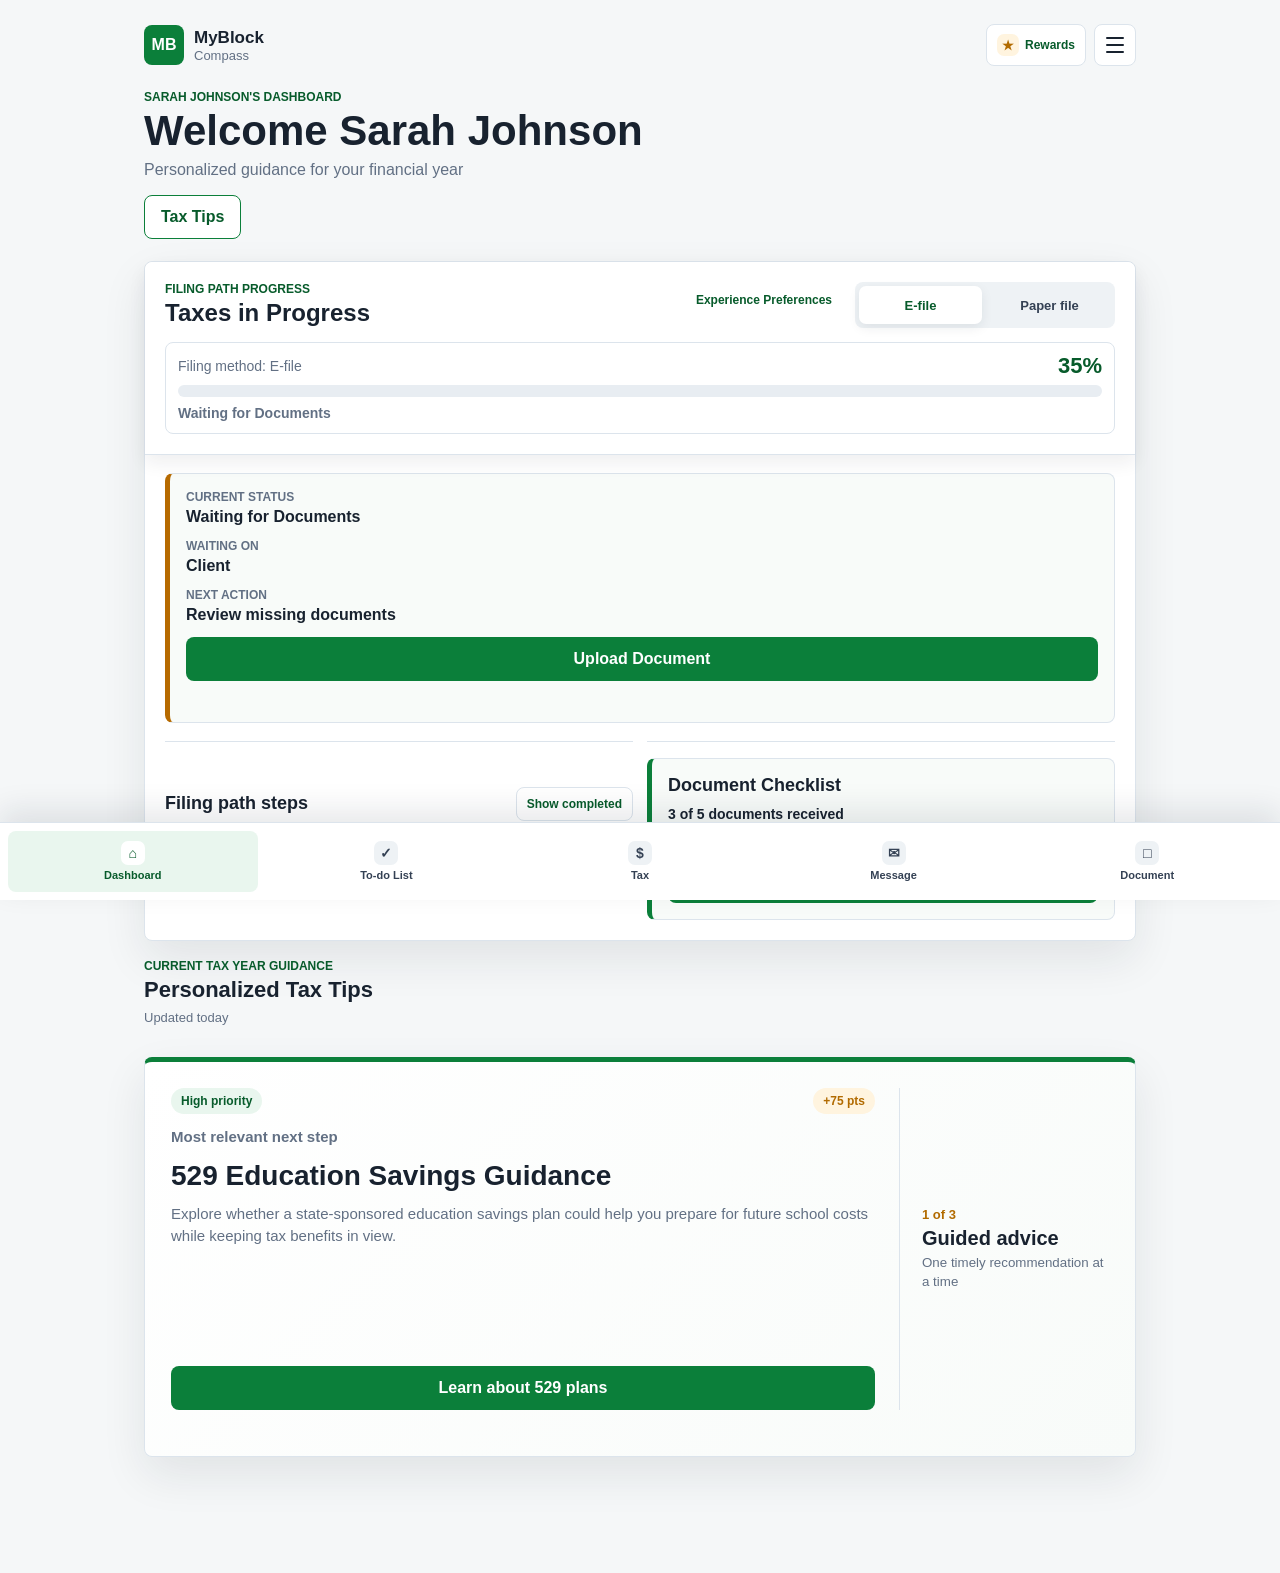
==== commit 29e29022: "Merge branch 'main' into william-dashboard-document" ====
--- a/index.html
+++ b/index.html
@@ -217,42 +217,6 @@
         </div>
       </section>
 
-      <section class="page-view message-page" id="messagePage" data-page="Message" hidden aria-labelledby="message-title">
-        <div class="page-title-row">
-          <div>
-            <p class="eyebrow">Tax pro support</p>
-            <h1 id="message-title">Write message to your tax pro</h1>
-            <p class="subtitle">Choose a topic to help route your question faster.</p>
-          </div>
-        </div>
-
-        <div class="required-documents-card message-card">
-          <div class="message-bubble">
-            <label class="message-label" for="messageTopicSelect">Select a message topic</label>
-            <div class="message-select-wrap">
-              <select id="messageTopicSelect" class="message-topic-select">
-                <option value="">Choose a topic</option>
-                <option>Tax Status</option>
-                <option>Refund Status</option>
-                <option>Payment Plans</option>
-                <option>Tax Balance Due</option>
-                <option>IRS Letters</option>
-                <option>Tax Prep Fees</option>
-                <option>Document Checklist</option>
-                <option>Missing Documents</option>
-                <option>Estimated Taxes</option>
-                <option>Tax Deductions</option>
-                <option>Business Taxes</option>
-                <option>Appointment Request</option>
-                <option>Client Portal Help</option>
-                <option>Audit Support</option>
-                <option>Tax Return Copies</option>
-              </select>
-            </div>
-          </div>
-        </div>
-      </section>
-
       <section class="page-view document-page" id="documentPage" data-page="Document" hidden aria-labelledby="documents-title">
         <div class="document-center-header">
           <h1 id="documents-title">Document Center</h1>
--- a/style.css
+++ b/style.css
@@ -941,60 +941,6 @@
   line-height: 1.5;
 }
 
-.message-card {
-  max-width: 720px;
-}
-
-.message-bubble {
-  max-width: 540px;
-  padding: 18px;
-  background: #f8fbf9;
-  border: 1px solid var(--line);
-  border-left: 5px solid var(--green);
-  border-radius: 8px 8px 8px 2px;
-  display: grid;
-  gap: 12px;
-}
-
-.message-label {
-  color: var(--green-dark);
-  font-size: 13px;
-  font-weight: 800;
-}
-
-.message-select-wrap {
-  position: relative;
-}
-
-.message-select-wrap::after {
-  content: "▾";
-  position: absolute;
-  top: 50%;
-  right: 14px;
-  transform: translateY(-50%);
-  color: var(--green-dark);
-  font-size: 14px;
-  pointer-events: none;
-}
-
-.message-topic-select {
-  width: 100%;
-  min-height: 48px;
-  border: 1px solid var(--line);
-  border-radius: 8px;
-  padding: 11px 40px 11px 14px;
-  background: #ffffff;
-  color: var(--ink);
-  font: inherit;
-  appearance: none;
-}
-
-.message-topic-select:focus {
-  outline: 2px solid var(--green-soft);
-  outline-offset: 2px;
-  border-color: var(--green);
-}
-
 .required-documents-header {
   display: flex;
   align-items: center;
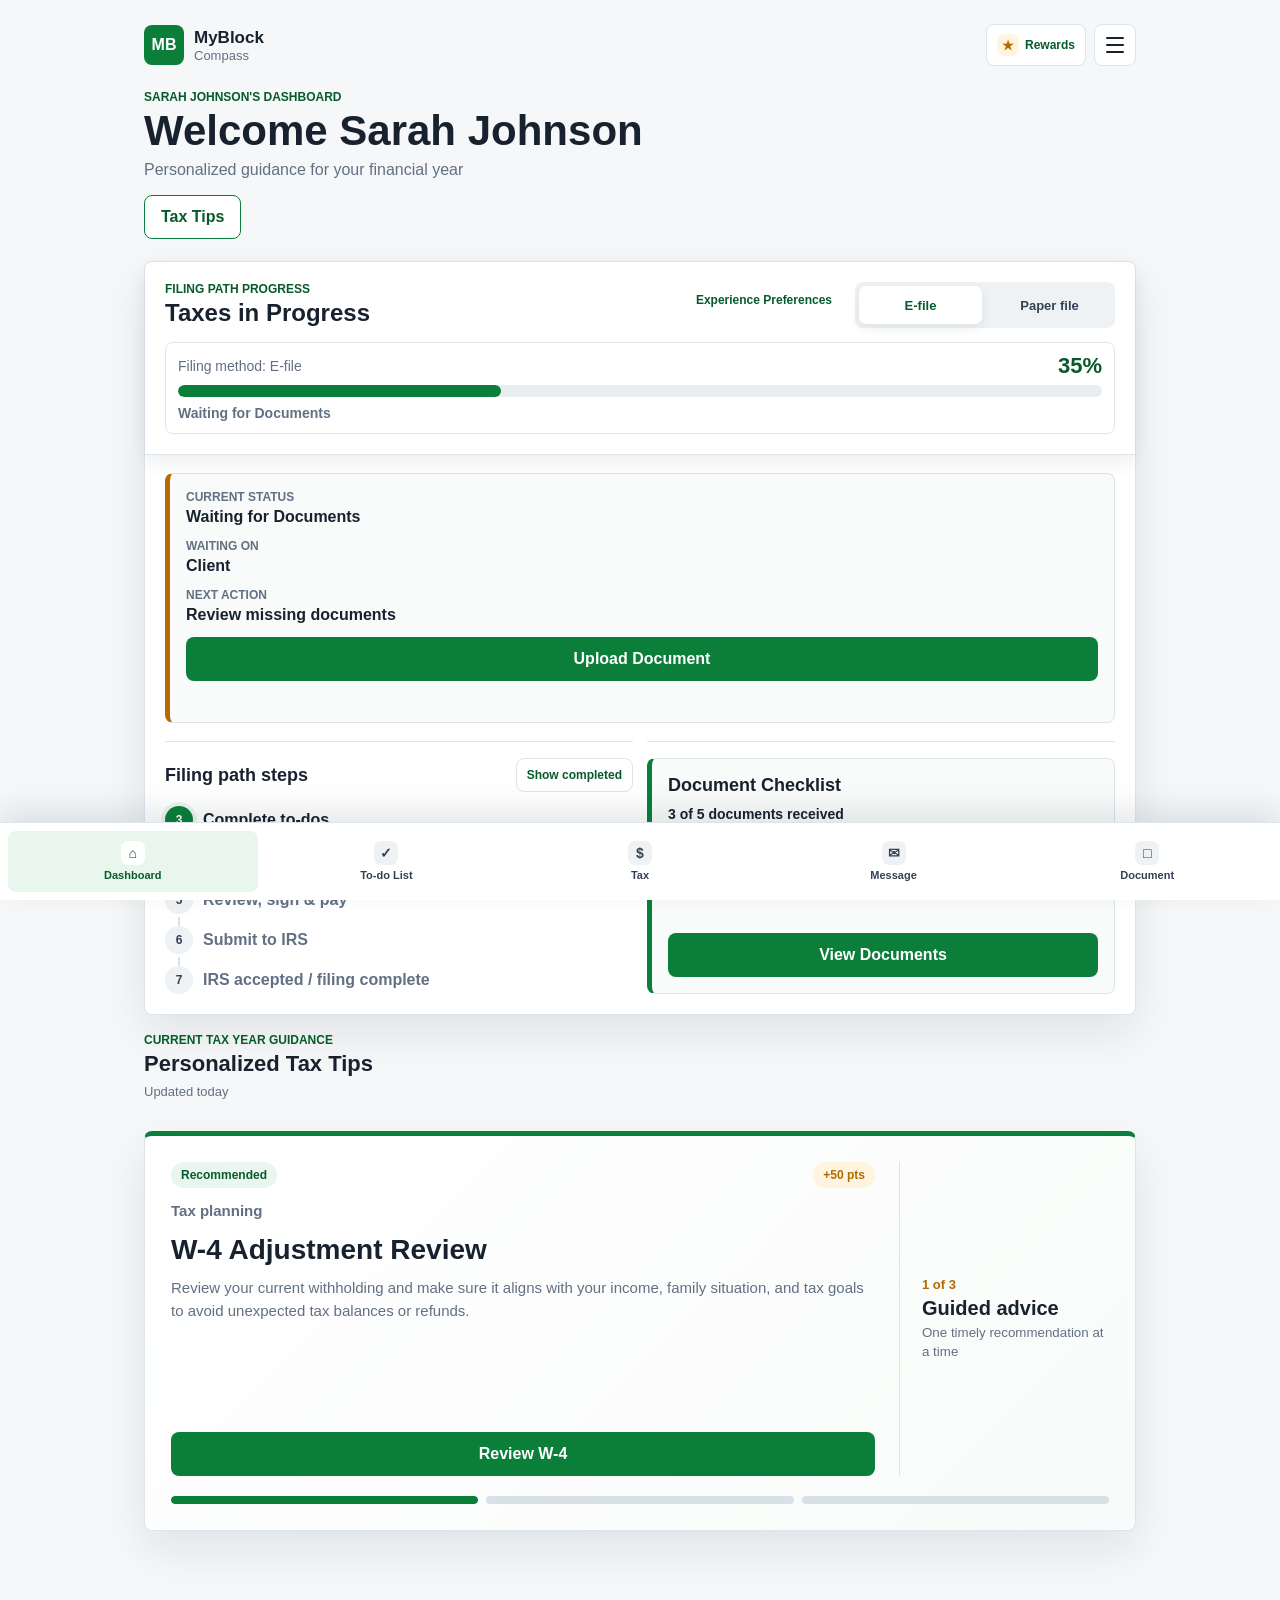
==== commit 97acbd0d: "Merge pull request #3 from weikoolearn/checklist final code" ====
--- a/index.html
+++ b/index.html
@@ -217,6 +217,42 @@
         </div>
       </section>
 
+      <section class="page-view message-page" id="messagePage" data-page="Message" hidden aria-labelledby="message-title">
+        <div class="page-title-row">
+          <div>
+            <p class="eyebrow">Tax pro support</p>
+            <h1 id="message-title">Write message to your tax pro</h1>
+            <p class="subtitle">Choose a topic to help route your question faster.</p>
+          </div>
+        </div>
+
+        <div class="required-documents-card message-card">
+          <div class="message-bubble">
+            <label class="message-label" for="messageTopicSelect">Select a message topic</label>
+            <div class="message-select-wrap">
+              <select id="messageTopicSelect" class="message-topic-select">
+                <option value="">Choose a topic</option>
+                <option>Tax Status</option>
+                <option>Refund Status</option>
+                <option>Payment Plans</option>
+                <option>Tax Balance Due</option>
+                <option>IRS Letters</option>
+                <option>Tax Prep Fees</option>
+                <option>Document Checklist</option>
+                <option>Missing Documents</option>
+                <option>Estimated Taxes</option>
+                <option>Tax Deductions</option>
+                <option>Business Taxes</option>
+                <option>Appointment Request</option>
+                <option>Client Portal Help</option>
+                <option>Audit Support</option>
+                <option>Tax Return Copies</option>
+              </select>
+            </div>
+          </div>
+        </div>
+      </section>
+
       <section class="page-view document-page" id="documentPage" data-page="Document" hidden aria-labelledby="documents-title">
         <div class="document-center-header">
           <h1 id="documents-title">Document Center</h1>
--- a/style.css
+++ b/style.css
@@ -941,6 +941,60 @@
   line-height: 1.5;
 }
 
+.message-card {
+  max-width: 720px;
+}
+
+.message-bubble {
+  max-width: 540px;
+  padding: 18px;
+  background: #f8fbf9;
+  border: 1px solid var(--line);
+  border-left: 5px solid var(--green);
+  border-radius: 8px 8px 8px 2px;
+  display: grid;
+  gap: 12px;
+}
+
+.message-label {
+  color: var(--green-dark);
+  font-size: 13px;
+  font-weight: 800;
+}
+
+.message-select-wrap {
+  position: relative;
+}
+
+.message-select-wrap::after {
+  content: "▾";
+  position: absolute;
+  top: 50%;
+  right: 14px;
+  transform: translateY(-50%);
+  color: var(--green-dark);
+  font-size: 14px;
+  pointer-events: none;
+}
+
+.message-topic-select {
+  width: 100%;
+  min-height: 48px;
+  border: 1px solid var(--line);
+  border-radius: 8px;
+  padding: 11px 40px 11px 14px;
+  background: #ffffff;
+  color: var(--ink);
+  font: inherit;
+  appearance: none;
+}
+
+.message-topic-select:focus {
+  outline: 2px solid var(--green-soft);
+  outline-offset: 2px;
+  border-color: var(--green);
+}
+
 .required-documents-header {
   display: flex;
   align-items: center;
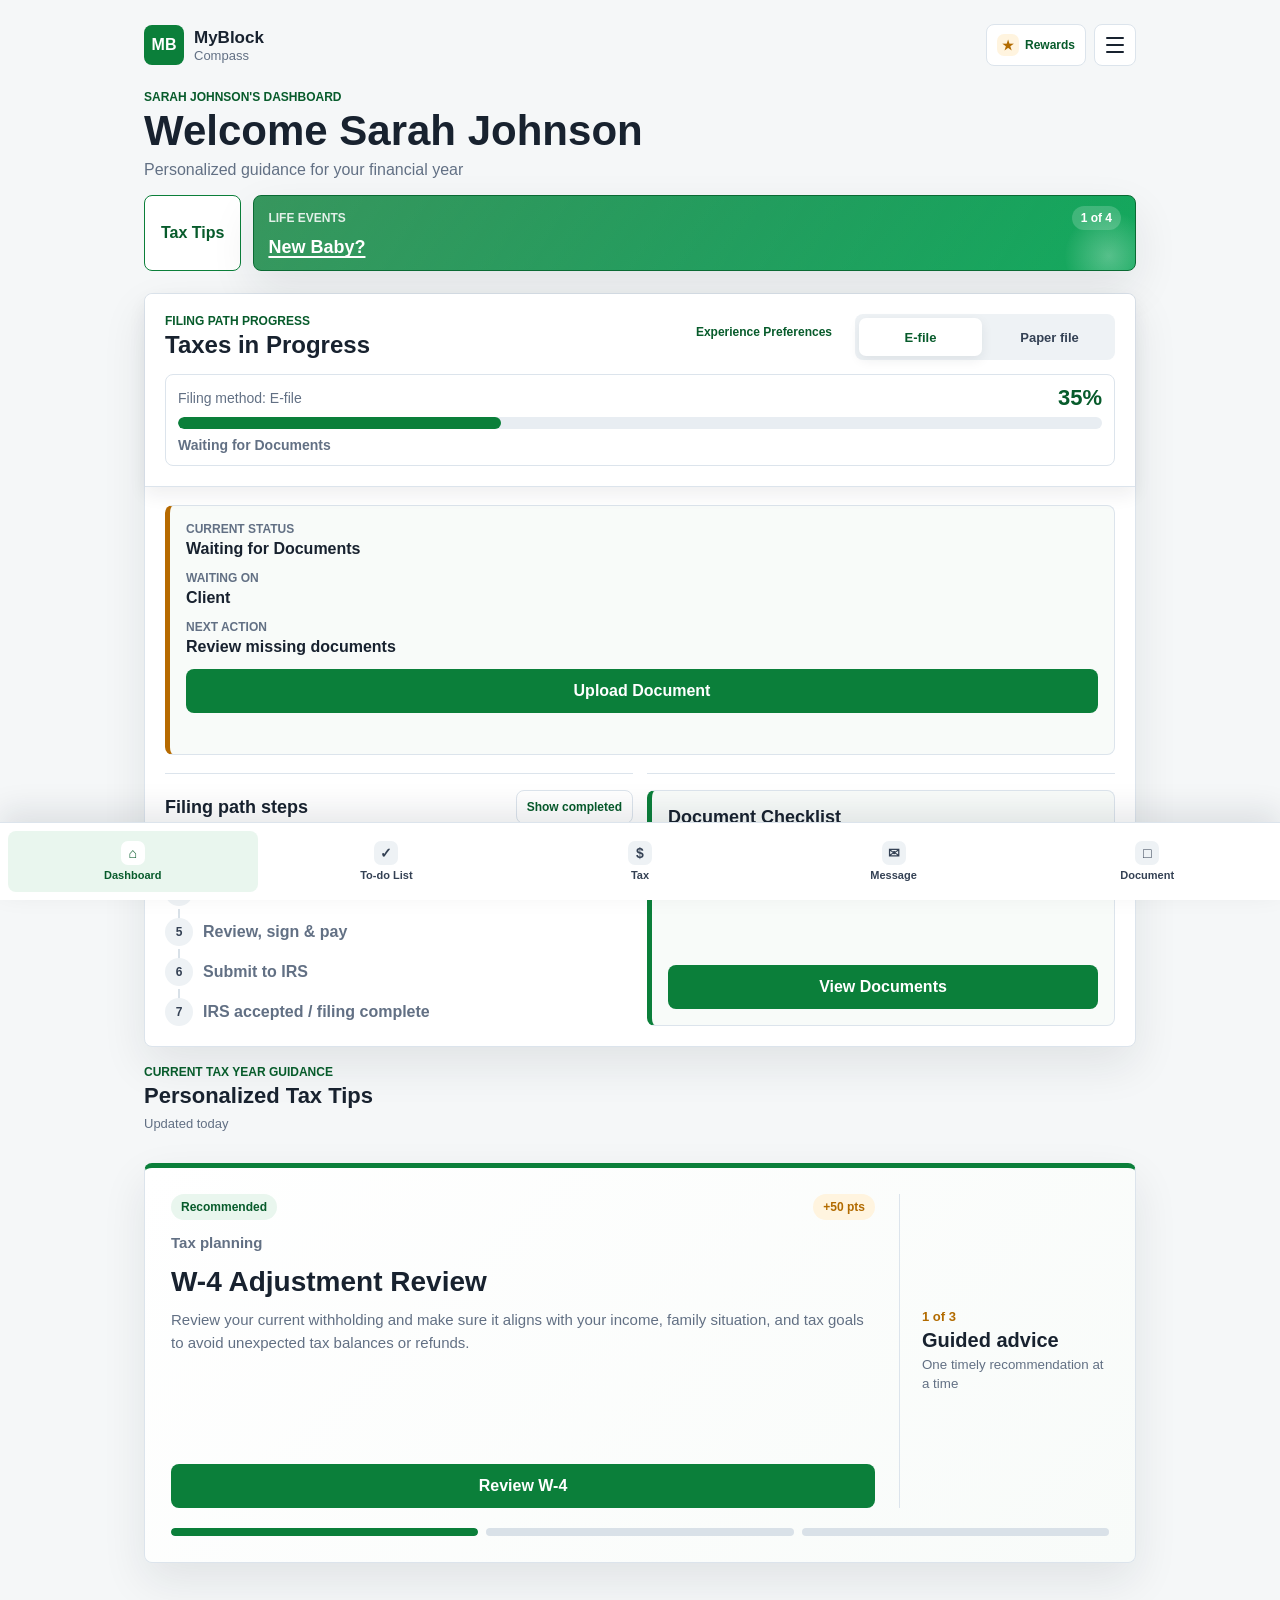
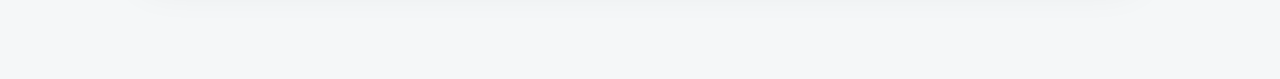
==== commit ccd0b4fe: "Refine life events dashboard banner" ====
--- a/index.html
+++ b/index.html
@@ -70,13 +70,22 @@
 
       <div class="page-view active" id="dashboardPage" data-page="Dashboard">
       <section class="dashboard-header">
-        <div>
+        <div class="dashboard-header-copy">
           <p class="eyebrow" id="dashboardEyebrow">Sarah Johnson's dashboard</p>
           <h1 id="dashboardWelcome">Welcome Sarah Johnson</h1>
           <p class="subtitle">Personalized guidance for your financial year</p>
-          <button class="tax-tips-shortcut" id="taxTipsShortcut" type="button" aria-controls="personalizedRecommendations">
-            Tax Tips
-          </button>
+          <div class="dashboard-header-actions">
+            <button class="tax-tips-shortcut" id="taxTipsShortcut" type="button" aria-controls="personalizedRecommendations">
+              Tax Tips
+            </button>
+            <aside class="life-events-banner" aria-label="Life events">
+              <div class="life-events-banner-topline">
+                <span class="life-events-kicker">Life events</span>
+                <span class="life-events-status" id="lifeEventsStatus">1 of 4</span>
+              </div>
+              <button class="life-events-link life-events-link-main" id="lifeEventsLink" type="button">New Baby?</button>
+            </aside>
+          </div>
         </div>
       </section>
 
--- a/style.css
+++ b/style.css
@@ -264,12 +264,25 @@
 }
 
 .dashboard-header {
+  display: grid;
+  gap: 16px;
   margin-bottom: 22px;
+}
+
+.dashboard-header-copy {
+  min-width: 0;
+}
+
+.dashboard-header-actions {
+  display: flex;
+  flex-wrap: wrap;
+  align-items: stretch;
+  gap: 12px;
+  margin-top: 14px;
 }
 
 .tax-tips-shortcut {
   min-height: 44px;
-  margin-top: 14px;
   padding: 10px 16px;
   border: 1px solid var(--green);
   border-radius: 8px;
@@ -282,6 +295,119 @@
 .tax-tips-shortcut:hover,
 .tax-tips-shortcut:focus-visible {
   background: var(--green-soft);
+}
+
+.life-events-banner {
+  position: relative;
+  overflow: hidden;
+  min-height: 44px;
+  padding: 10px 14px;
+  border: 1px solid #0a6a33;
+  border-radius: 8px;
+  background: linear-gradient(135deg, #0b7f3a 0%, #0f9550 55%, #14a95e 100%);
+  box-shadow: var(--shadow);
+  display: grid;
+  gap: 6px;
+  align-content: center;
+  flex: 1 1 280px;
+}
+
+.life-events-banner::after {
+  content: "";
+  position: absolute;
+  inset: auto -18px -30px auto;
+  width: 88px;
+  height: 88px;
+  border-radius: 50%;
+  background: radial-gradient(circle, rgba(255, 255, 255, 0.28) 0%, rgba(255, 255, 255, 0) 72%);
+  pointer-events: none;
+}
+
+.life-events-banner::before {
+  content: "";
+  position: absolute;
+  inset: 0;
+  background: linear-gradient(120deg, rgba(255, 255, 255, 0.18), rgba(255, 255, 255, 0));
+  pointer-events: none;
+}
+
+.life-events-banner-topline {
+  display: flex;
+  align-items: center;
+  justify-content: space-between;
+  gap: 12px;
+}
+
+.life-events-kicker,
+.life-events-status {
+  font-size: 12px;
+  font-weight: 800;
+}
+
+.life-events-kicker {
+  color: rgba(255, 255, 255, 0.86);
+  text-transform: uppercase;
+}
+
+.life-events-status {
+  padding: 5px 9px;
+  border-radius: 999px;
+  background: rgba(255, 255, 255, 0.18);
+  color: #ffffff;
+  white-space: nowrap;
+}
+
+.life-events-label {
+  display: none;
+}
+
+.life-events-link {
+  justify-self: start;
+  min-height: 24px;
+  border: 0;
+  padding: 0;
+  background: transparent;
+  color: #eaf9ef;
+  cursor: pointer;
+  font-size: 13px;
+  font-weight: 800;
+  text-decoration: underline;
+  text-decoration-thickness: 1.5px;
+  text-underline-offset: 3px;
+  position: relative;
+  z-index: 1;
+}
+
+.life-events-link:hover,
+.life-events-link:focus-visible,
+.life-events-link.active {
+  color: #ffffff;
+}
+
+.life-events-link.active {
+  text-decoration-thickness: 2px;
+}
+
+.life-events-link-main {
+  font-size: 18px;
+  line-height: 1.1;
+  color: #ffffff;
+}
+
+.life-events-link-main.scrolling {
+  animation: lifeEventScroll 280ms ease;
+}
+
+@keyframes lifeEventScroll {
+  from {
+    opacity: 0;
+    transform: translateX(10px);
+  }
+
+  to {
+    opacity: 1;
+    transform: translateX(0);
+  }
 }
 
 .experience-setup-card {
@@ -1558,6 +1684,10 @@
     font-size: 25px;
   }
 
+  .life-events-banner h2 {
+    font-size: 17px;
+  }
+
   .nav-item {
     font-size: 10px;
   }
@@ -1575,6 +1705,15 @@
 
   .dashboard-grid {
     grid-template-columns: minmax(0, 1fr);
+  }
+
+  .dashboard-header-actions {
+    flex-wrap: nowrap;
+    align-items: stretch;
+  }
+
+  .tax-tips-shortcut {
+    flex: 0 0 auto;
   }
 
   .carousel-banner {
